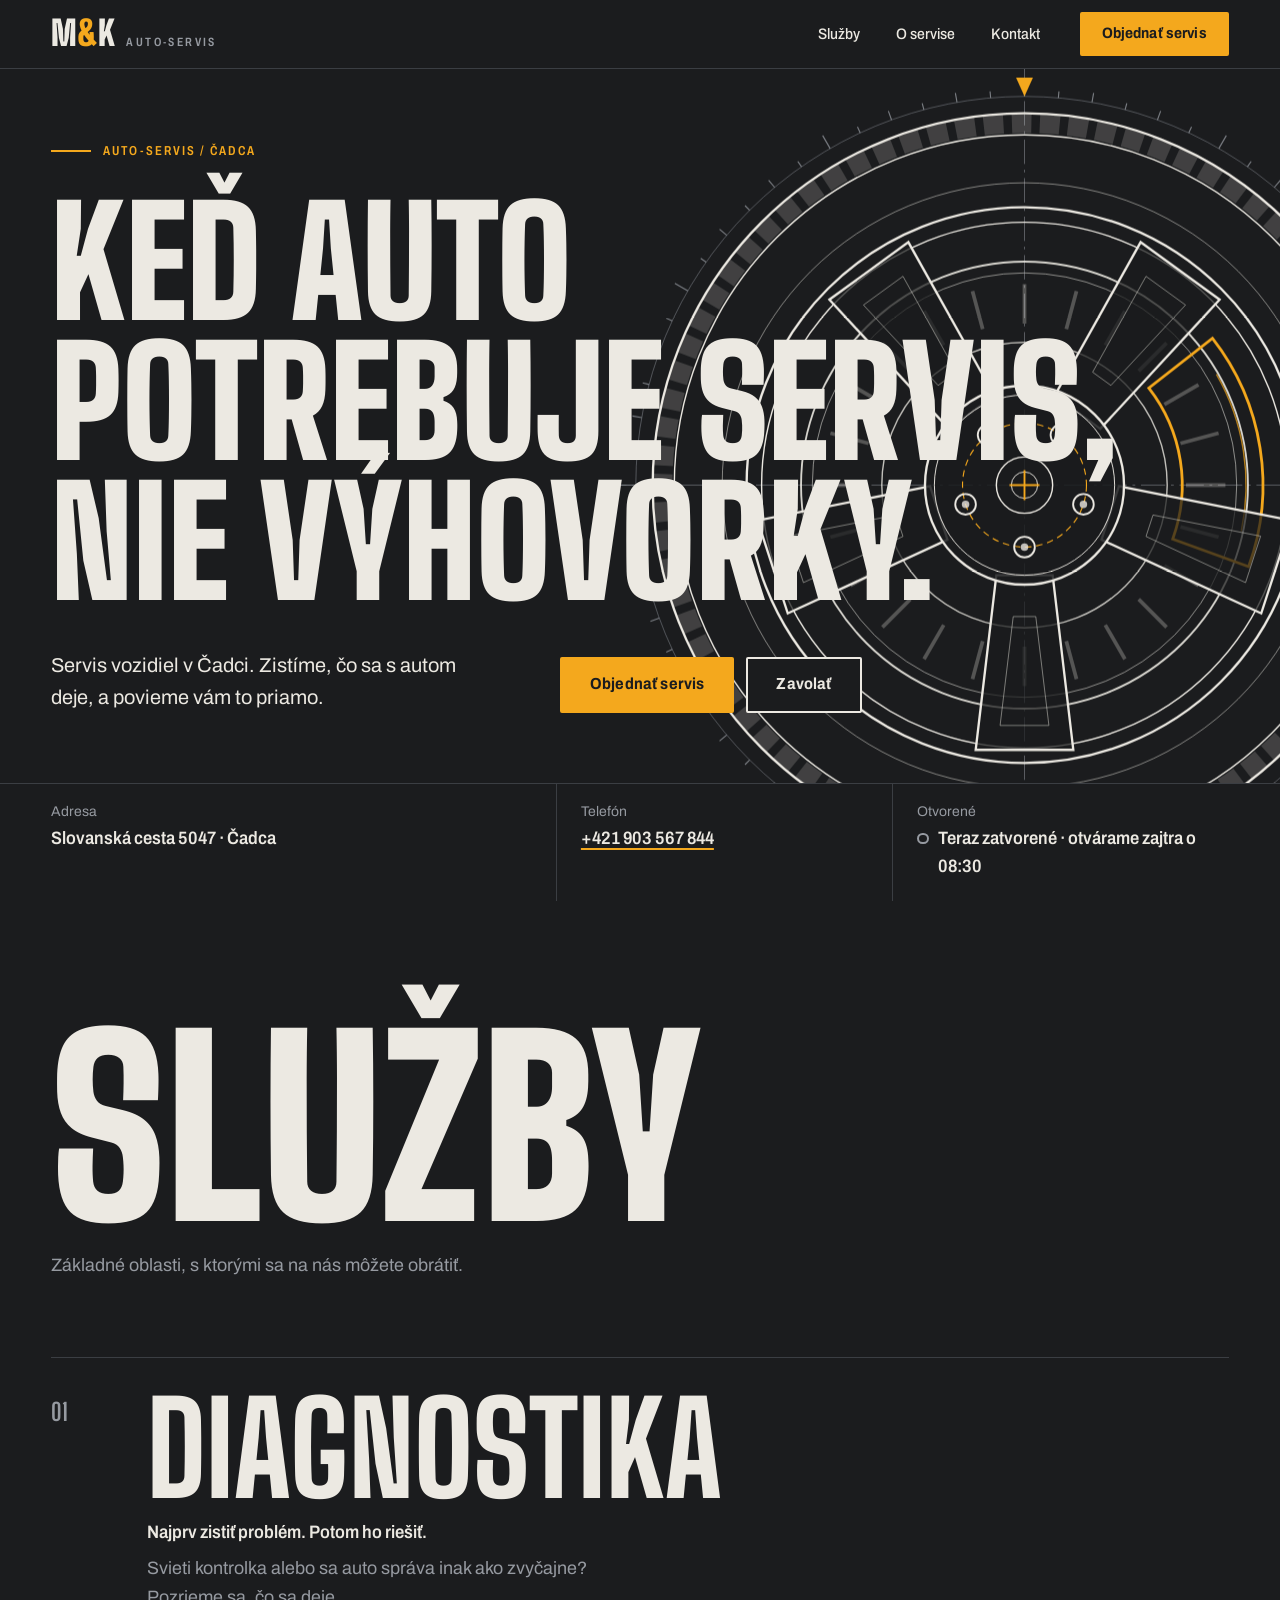
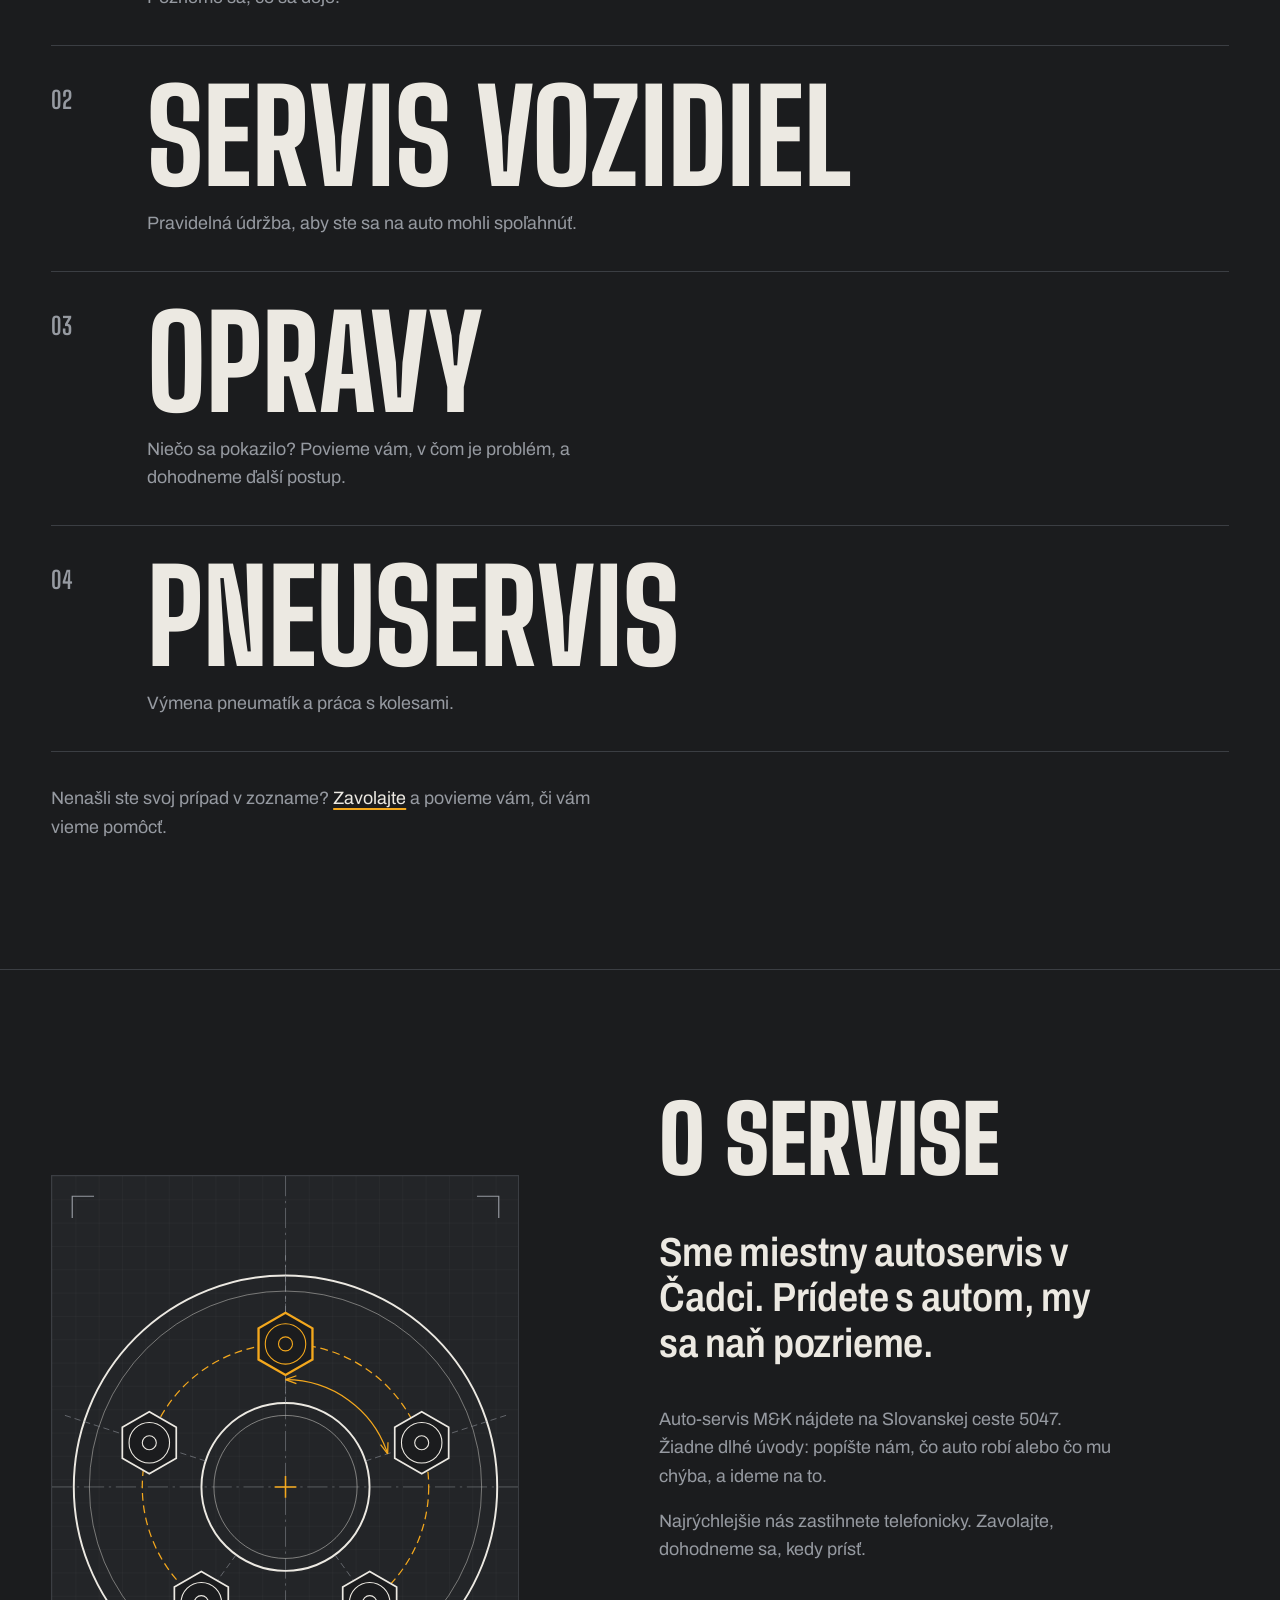
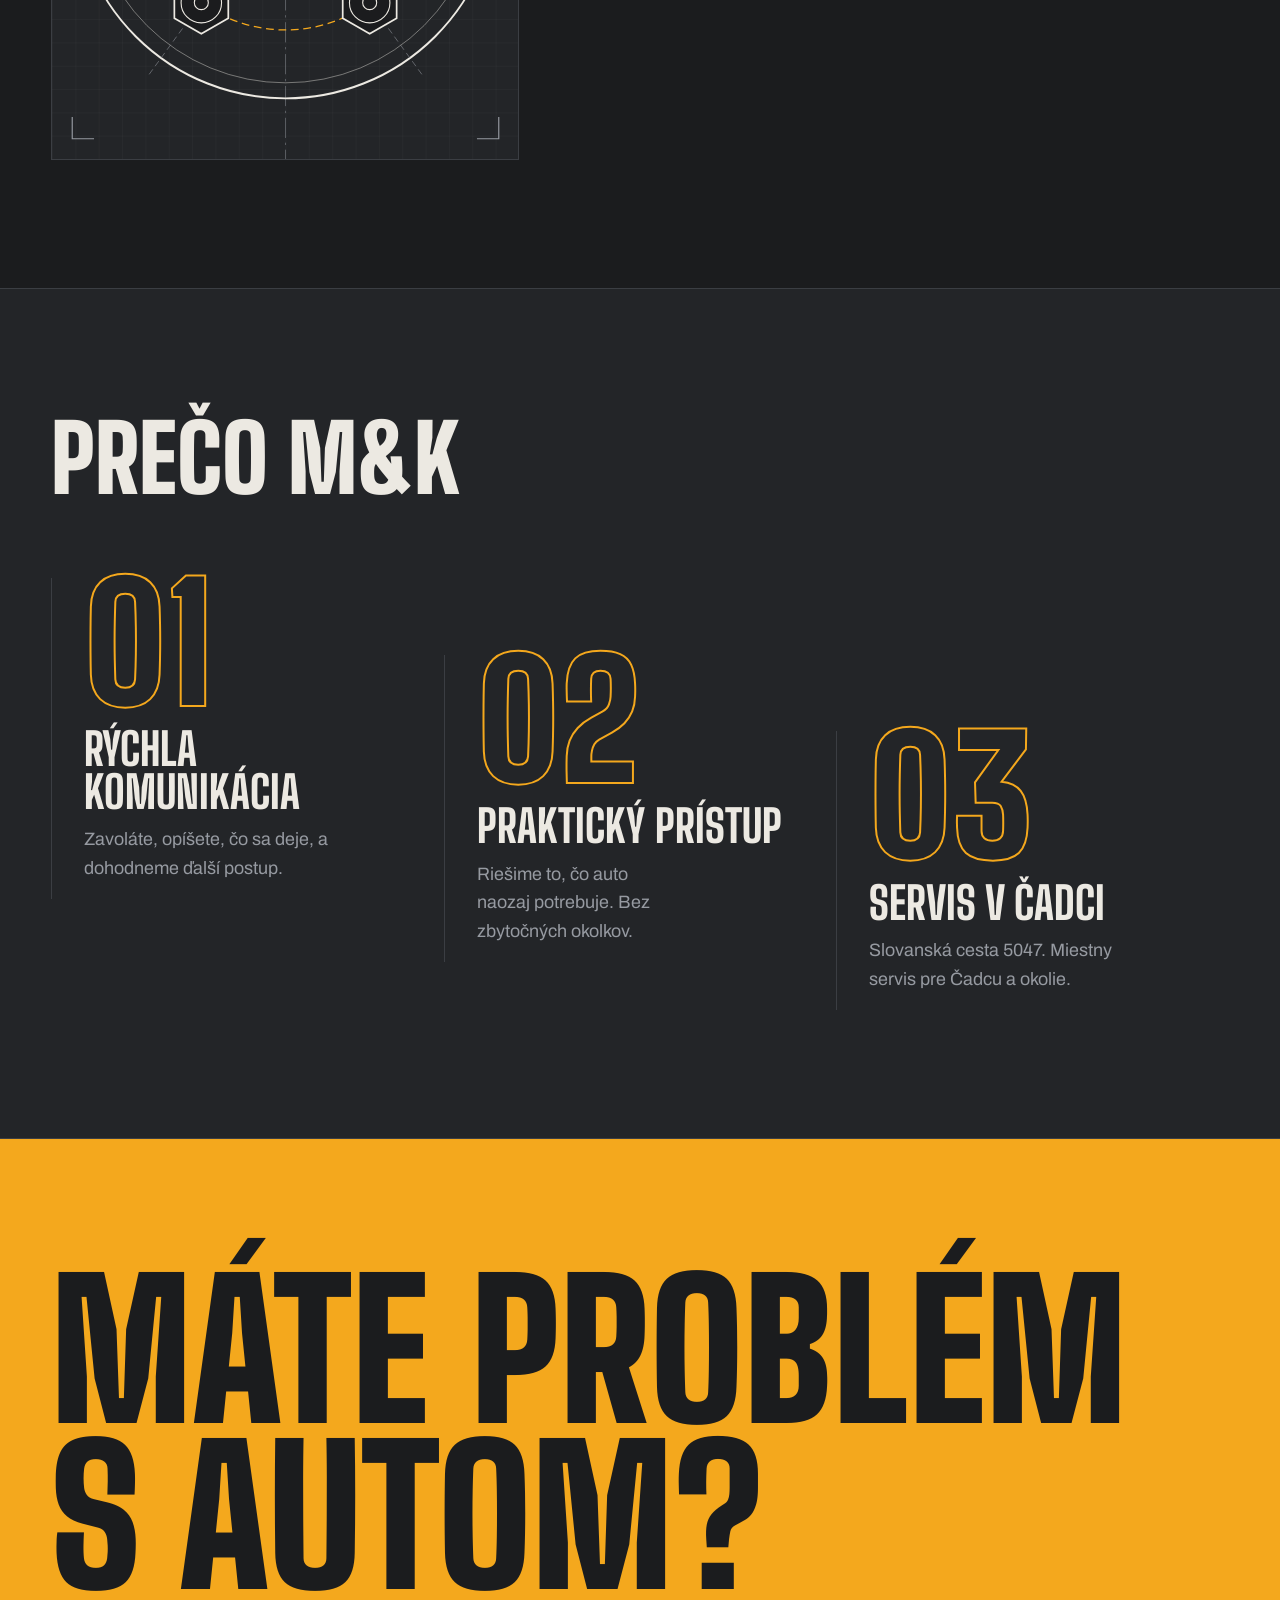
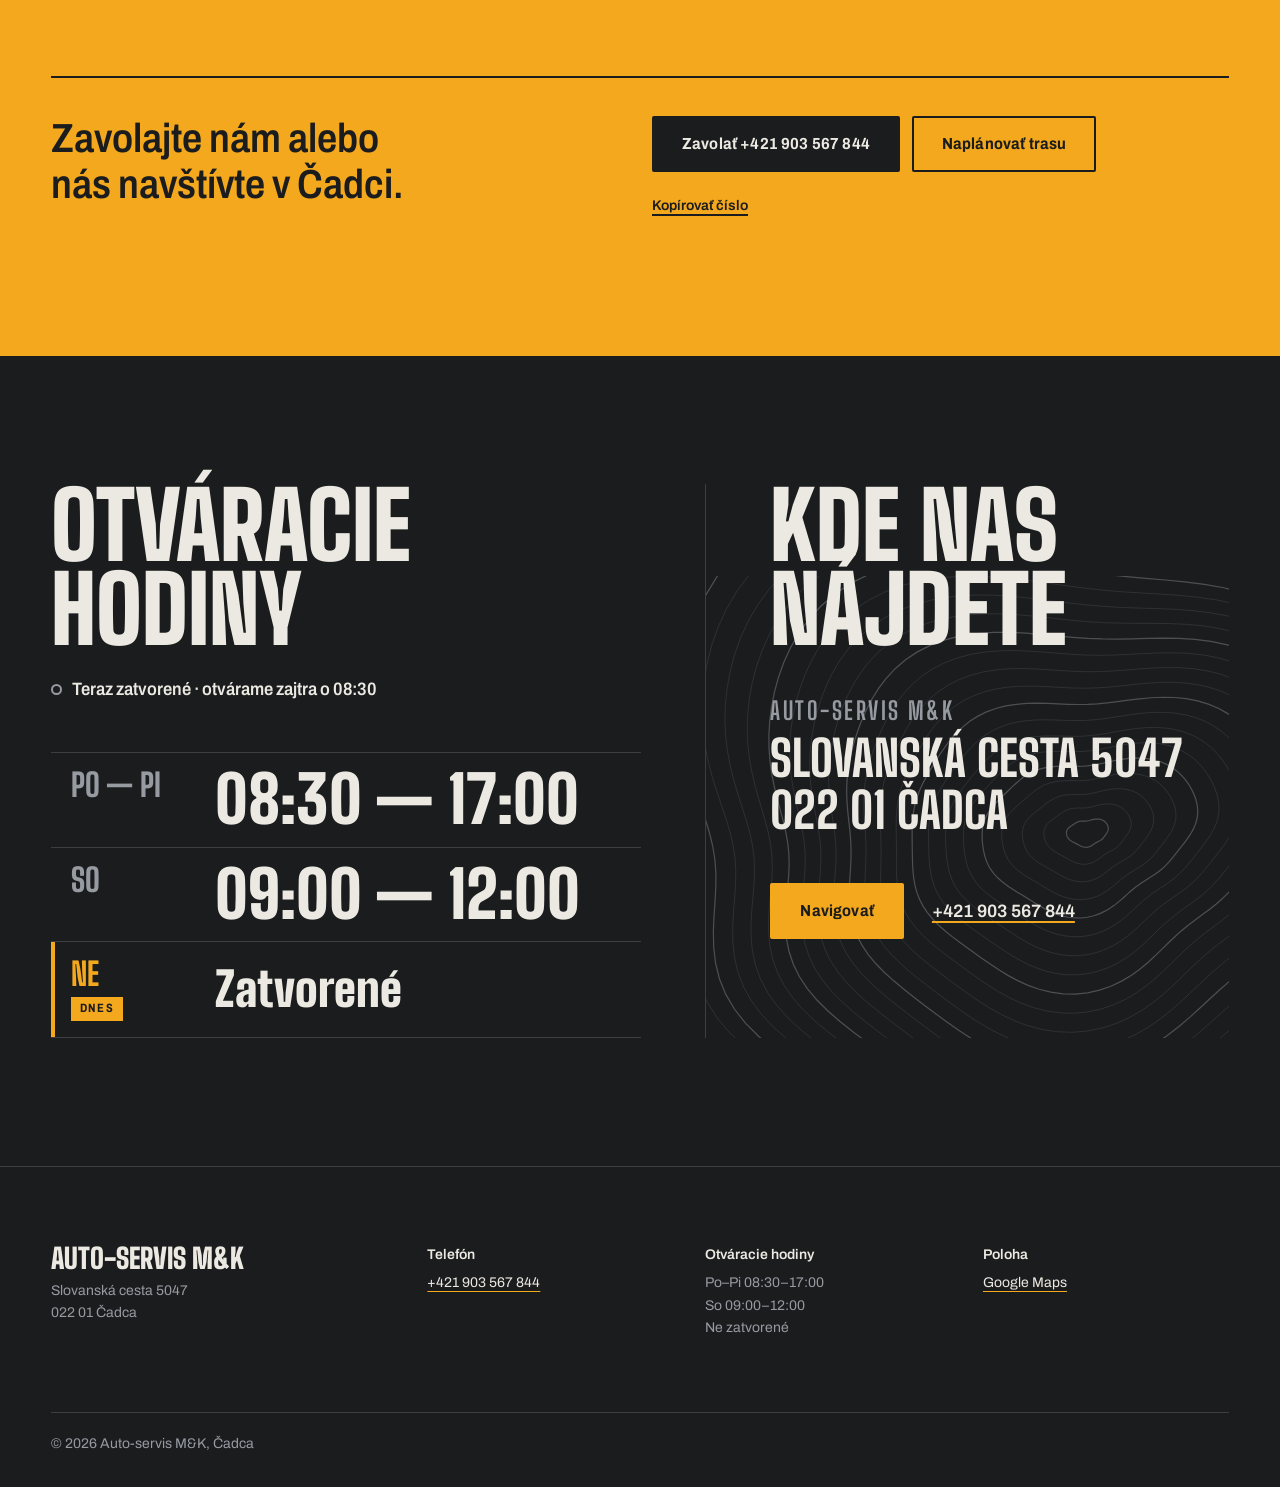
==== index.html @ b2894fe3 "first commit" ====
<!doctype html>
<html lang="sk">
<head>
  <meta charset="utf-8">
  <meta name="viewport" content="width=device-width, initial-scale=1">

  <title>Auto-servis M&amp;K Čadca | Diagnostika, servis, opravy, pneuservis</title>
  <meta name="description" content="Auto-servis M&amp;K na Slovanskej ceste 5047 v Čadci. Diagnostika, servis vozidiel, opravy a pneuservis. Po–Pi 08:30–17:00, So 09:00–12:00. Volajte +421 903 567 844.">
  <meta name="theme-color" content="#1b1c1e">

  <!-- Open Graph
       TODO po nasadení na doménu: pridať <meta property="og:url"> a <meta property="og:image">
       (absolútna URL obrázka, ideálne 1200×630 px). -->
  <meta property="og:type" content="website">
  <meta property="og:locale" content="sk_SK">
  <meta property="og:site_name" content="Auto-servis M&amp;K">
  <meta property="og:title" content="Auto-servis M&amp;K Čadca">
  <meta property="og:description" content="Diagnostika, servis vozidiel, opravy a pneuservis. Slovanská cesta 5047, Čadca. Volajte +421 903 567 844.">

  <link rel="icon" href="assets/favicon.svg" type="image/svg+xml">

  <!-- Písma: Big Shoulders Display (nadpisy) + Archivo (text).
       Pre GDPR-čistejšiu verziu ich stiahnite a hostujte lokálne (pozri README). -->
  <link rel="preconnect" href="https://fonts.googleapis.com">
  <link rel="preconnect" href="https://fonts.gstatic.com" crossorigin>
  <link rel="stylesheet" href="https://fonts.googleapis.com/css2?family=Archivo:wdth,wght@62..125,100..900&family=Big+Shoulders+Display:wght@700;800;900&display=swap">

  <link rel="stylesheet" href="css/tokens.css">
  <link rel="stylesheet" href="css/base.css">
  <link rel="stylesheet" href="css/components.css">
  <link rel="stylesheet" href="css/sections.css">

  <script type="application/ld+json">
  {
    "@context": "https://schema.org",
    "@type": "AutoRepair",
    "name": "Auto-servis M&K",
    "telephone": "+421903567844",
    "address": {
      "@type": "PostalAddress",
      "streetAddress": "Slovanská cesta 5047",
      "postalCode": "022 01",
      "addressLocality": "Čadca",
      "addressCountry": "SK"
    },
    "areaServed": { "@type": "City", "name": "Čadca" },
    "openingHoursSpecification": [
      {
        "@type": "OpeningHoursSpecification",
        "dayOfWeek": ["Monday", "Tuesday", "Wednesday", "Thursday", "Friday"],
        "opens": "08:30",
        "closes": "17:00"
      },
      {
        "@type": "OpeningHoursSpecification",
        "dayOfWeek": "Saturday",
        "opens": "09:00",
        "closes": "12:00"
      }
    ],
    "hasMap": "https://maps.app.goo.gl/1DNMztBxNytkoT8j8"
  }
  </script>
</head>

<body>
  <a class="skip-link" href="#obsah">Preskočiť na obsah</a>

  <!-- ===================== HLAVIČKA ===================== -->
  <header class="site-header" data-header>
    <div class="container site-header__inner">
      <a class="brand" href="#top" aria-label="Auto-servis M&amp;K, späť hore">
        <span class="brand__mark">M<span>&amp;</span>K</span>
        <span class="brand__name">Auto-servis</span>
      </a>

      <button class="nav-toggle" type="button" aria-expanded="false" aria-controls="site-nav" aria-label="Otvoriť menu" data-nav-toggle>
        <span class="nav-toggle__bar"></span>
        <span class="nav-toggle__bar"></span>
        <span class="nav-toggle__bar"></span>
      </button>

      <nav class="site-nav" id="site-nav" aria-label="Hlavná navigácia" data-nav>
        <ul class="site-nav__list">
          <li style="--i:0"><a href="#sluzby" data-nav-link>Služby</a></li>
          <li style="--i:1"><a href="#o-servise" data-nav-link>O servise</a></li>
          <li style="--i:2"><a href="#kontakt" data-nav-link>Kontakt</a></li>
        </ul>
        <a class="btn btn--primary btn--sm site-nav__cta" style="--i:3" href="#kontakt" data-nav-link-cta>Objednať servis</a>
        <p class="site-nav__meta" style="--i:4">
          <a href="tel:+421903567844">+421 903 567 844</a><br>
          Slovanská cesta 5047, Čadca
        </p>
      </nav>
    </div>
  </header>

  <main id="obsah">

    <!-- ===================== HERO ===================== -->
    <section class="hero" id="top" aria-labelledby="hero-title">
      <div class="hero__wheel reveal reveal--fade" style="--i:4">
        <img src="assets/wheel.svg" width="900" height="900" alt="Technický výkres kolesa s brzdovým kotúčom" fetchpriority="high">
      </div>

      <div class="container hero__inner">
        <p class="tag reveal" style="--i:0">Auto-servis / Čadca</p>

        <h1 class="hero__title" id="hero-title">
          <span class="line reveal" style="--i:1">Keď auto</span>
          <span class="line reveal" style="--i:2">potrebuje servis,</span>
          <span class="line reveal" style="--i:3">nie výhovorky.</span>
        </h1>

        <div class="hero__lower">
          <p class="hero__lede reveal" style="--i:5">
            Servis vozidiel v Čadci. Zistíme, čo sa s autom deje, a povieme vám to priamo.
          </p>
          <div class="hero__actions reveal" style="--i:6">
            <a class="btn btn--primary" href="#kontakt">Objednať servis</a>
            <a class="btn btn--ghost" href="tel:+421903567844">Zavolať</a>
          </div>
        </div>
      </div>

      <div class="hero__facts reveal" style="--i:7">
        <dl class="container hero__facts-grid">
          <div>
            <dt>Adresa</dt>
            <dd>Slovanská cesta 5047 · Čadca</dd>
          </div>
          <div>
            <dt>Telefón</dt>
            <dd><a href="tel:+421903567844">+421 903 567 844</a></dd>
          </div>
          <div>
            <dt>Otvorené</dt>
            <dd class="status" data-hours-status data-state="unknown">
              <span class="status__dot" aria-hidden="true"></span>
              <span data-hours-text>Po–Pi 08:30–17:00</span>
            </dd>
          </div>
        </dl>
      </div>
    </section>

    <!-- ===================== SLUŽBY ===================== -->
    <section class="section services" id="sluzby" aria-labelledby="services-title">
      <div class="container">
        <div class="services__head">
          <h2 class="services__title" id="services-title">Služby</h2>
          <p class="services__intro">Základné oblasti, s ktorými sa na nás môžete obrátiť.</p>
        </div>

        <ol class="service-list">
          <li class="service" style="--body-w: 20rem">
            <span class="service__no" aria-hidden="true">01</span>
            <h3 class="service__name">Diagnostika</h3>
            <div class="service__body">
              <p class="service__lead">Najprv zistiť problém. Potom ho riešiť.</p>
              <p>Svieti kontrolka alebo sa auto správa inak ako zvyčajne? Pozrieme sa, čo sa deje.</p>
            </div>
          </li>

          <li class="service" style="--body-w: 24rem">
            <span class="service__no" aria-hidden="true">02</span>
            <h3 class="service__name">Servis vozidiel</h3>
            <div class="service__body">
              <p>Pravidelná údržba, aby ste sa na auto mohli spoľahnúť.</p>
            </div>
          </li>

          <li class="service" style="--body-w: 18rem">
            <span class="service__no" aria-hidden="true">03</span>
            <h3 class="service__name">Opravy</h3>
            <div class="service__body">
              <p>Niečo sa pokazilo? Povieme vám, v čom je problém, a dohodneme ďalší postup.</p>
            </div>
          </li>

          <li class="service" style="--body-w: 22rem">
            <span class="service__no" aria-hidden="true">04</span>
            <h3 class="service__name">Pneuservis</h3>
            <div class="service__body">
              <p>Výmena pneumatík a práca s kolesami.</p>
            </div>
          </li>
        </ol>

        <p class="services__note">
          Nenašli ste svoj prípad v zozname? <a class="link" href="tel:+421903567844">Zavolajte</a> a povieme vám, či vám vieme pomôcť.
        </p>
      </div>
    </section>

    <!-- ===================== O SERVISE ===================== -->
    <section class="section about" id="o-servise" aria-labelledby="about-title">
      <div class="container about__grid">
        <figure class="about__media">
          <img src="assets/hub-detail.svg" width="600" height="750" loading="lazy" alt="Technický detail kolesovej príruby s piatimi skrutkami">
        </figure>

        <div class="about__content">
          <h2 class="h-section" id="about-title">O servise</h2>
          <p class="about__lead">Sme miestny autoservis v Čadci. Prídete s autom, my sa naň pozrieme.</p>
          <div class="about__text">
            <p>Auto-servis M&amp;K nájdete na Slovanskej ceste 5047. Žiadne dlhé úvody: popíšte nám, čo auto robí alebo čo mu chýba, a ideme na to.</p>
            <p>Najrýchlejšie nás zastihnete telefonicky. Zavolajte, dohodneme sa, kedy prísť.</p>
          </div>
        </div>
      </div>
    </section>

    <!-- ===================== PREČO M&K ===================== -->
    <section class="section why" id="preco" aria-labelledby="why-title">
      <div class="container">
        <h2 class="h-section why__title" id="why-title">Prečo M&amp;K</h2>

        <ol class="why__list">
          <li class="why__item">
            <span class="why__no" aria-hidden="true">01</span>
            <h3>Rýchla komunikácia</h3>
            <p>Zavoláte, opíšete, čo sa deje, a dohodneme ďalší postup.</p>
          </li>
          <li class="why__item">
            <span class="why__no" aria-hidden="true">02</span>
            <h3>Praktický prístup</h3>
            <p>Riešime to, čo auto naozaj potrebuje. Bez zbytočných okolkov.</p>
          </li>
          <li class="why__item">
            <span class="why__no" aria-hidden="true">03</span>
            <h3>Servis v Čadci</h3>
            <p>Slovanská cesta 5047. Miestny servis pre Čadcu a okolie.</p>
          </li>
        </ol>
      </div>
    </section>

    <!-- ===================== KONTAKT / CTA ===================== -->
    <section class="section cta" id="kontakt" aria-labelledby="cta-title">
      <div class="container">
        <h2 class="cta__title" id="cta-title">
          <span>Máte problém</span>
          <span>s autom?</span>
        </h2>

        <div class="cta__row">
          <p class="cta__copy">Zavolajte nám alebo nás navštívte v Čadci.</p>

          <div class="cta__actions">
            <a class="btn btn--dark" href="tel:+421903567844">Zavolať +421 903 567 844</a>
            <a class="btn btn--outline-dark" href="https://maps.app.goo.gl/1DNMztBxNytkoT8j8" target="_blank" rel="noopener">
              Naplánovať trasu<span class="sr-only"> (otvorí Google Maps v novom okne)</span>
            </a>
            <p class="cta__copy-number">
              <button class="linkbtn" type="button" data-copy="+421 903 567 844" hidden>Kopírovať číslo</button>
              <span class="cta__copy-msg" role="status" aria-live="polite" data-copy-msg></span>
            </p>
          </div>
        </div>
      </div>
    </section>

    <!-- ===================== HODINY + LOKALITA ===================== -->
    <section class="section visit" id="navsteva" aria-label="Otváracie hodiny a poloha">
      <div class="container visit__grid">

        <div class="hours" aria-labelledby="hours-title">
          <h2 class="h-section" id="hours-title">Otváracie hodiny</h2>

          <p class="status hours__status" data-hours-status data-state="unknown">
            <span class="status__dot" aria-hidden="true"></span>
            <span data-hours-text>Po–Pi 08:30–17:00, So 09:00–12:00</span>
          </p>

          <ul class="hours__list">
            <li class="hours__row" data-days="1,2,3,4,5">
              <span class="hours__day"><span aria-hidden="true">Po — Pi</span><span class="sr-only">Pondelok až piatok</span></span>
              <span class="hours__time"><time datetime="08:30">08:30</time> — <time datetime="17:00">17:00</time></span>
              <span class="hours__now" hidden>Dnes</span>
            </li>
            <li class="hours__row" data-days="6">
              <span class="hours__day"><span aria-hidden="true">So</span><span class="sr-only">Sobota</span></span>
              <span class="hours__time"><time datetime="09:00">09:00</time> — <time datetime="12:00">12:00</time></span>
              <span class="hours__now" hidden>Dnes</span>
            </li>
            <li class="hours__row hours__row--closed" data-days="0">
              <span class="hours__day"><span aria-hidden="true">Ne</span><span class="sr-only">Nedeľa</span></span>
              <span class="hours__time">Zatvorené</span>
              <span class="hours__now" hidden>Dnes</span>
            </li>
          </ul>
        </div>

        <div class="location" aria-labelledby="location-title">
          <img class="location__contours" src="assets/contours.svg" width="900" height="700" alt="" loading="lazy">

          <div class="location__content">
            <h2 class="h-section" id="location-title">Kde nás nájdete</h2>
            <address class="location__address">
              <strong>Auto-servis M&amp;K</strong>
              <span>Slovanská cesta 5047</span>
              <span>022 01 Čadca</span>
            </address>

            <div class="location__actions">
              <a class="btn btn--primary" href="https://maps.app.goo.gl/1DNMztBxNytkoT8j8" target="_blank" rel="noopener">
                Navigovať<span class="sr-only"> (otvorí Google Maps v novom okne)</span>
              </a>
              <a class="link" href="tel:+421903567844">+421 903 567 844</a>
            </div>
          </div>
        </div>

      </div>
    </section>
  </main>

  <!-- ===================== PÄTA ===================== -->
  <footer class="site-footer">
    <div class="container">
      <div class="site-footer__grid">
        <div>
          <p class="site-footer__name">Auto-servis M&amp;K</p>
          <address>
            Slovanská cesta 5047<br>
            022 01 Čadca
          </address>
        </div>
        <div>
          <p class="site-footer__label">Telefón</p>
          <p><a href="tel:+421903567844">+421 903 567 844</a></p>
        </div>
        <div>
          <p class="site-footer__label">Otváracie hodiny</p>
          <p>Po–Pi 08:30–17:00<br>So 09:00–12:00<br>Ne zatvorené</p>
        </div>
        <div>
          <p class="site-footer__label">Poloha</p>
          <p><a href="https://maps.app.goo.gl/1DNMztBxNytkoT8j8" target="_blank" rel="noopener">Google Maps<span class="sr-only"> (nové okno)</span></a></p>
        </div>
      </div>
      <p class="site-footer__legal">© <span data-year>2026</span> Auto-servis M&amp;K, Čadca</p>
    </div>
  </footer>

  <script src="js/main.js" defer></script>
</body>
</html>
---- css/tokens.css ----
/* ==========================================================================
   TOKENS — jediné miesto, kde sa mení farba, písmo a rozostupy
   ========================================================================== */
:root {
  /* Farby */
  --c-asphalt: #1b1c1e;   /* pozadie */
  --c-bay:     #232528;   /* zvýšená plocha */
  --c-rule:    #3b3e43;   /* tenké čiary */
  --c-steel:   #969aa1;   /* sekundárny text (kontrast ≥ 5:1 na asfalte) */
  --c-chalk:   #ece9e2;   /* hlavný text */
  --c-amber:   #f4a81d;   /* akcent: CTA, štítky, číslice, hover */
  --c-amber-hot: #ffc24d;

  /* Písma */
  --font-display: "Big Shoulders Display", Impact, Haettenschweiler, "Arial Narrow Bold", sans-serif;
  --font-body:    "Archivo", system-ui, -apple-system, "Segoe UI", sans-serif;

  /* Veľkosti textu */
  --fs-body:  clamp(1rem, 0.96rem + 0.2vw, 1.125rem);
  --fs-small: 0.875rem;
  --fs-lead:  clamp(1.55rem, 1.1rem + 1.8vw, 2.6rem);

  /* Rozloženie */
  --gutter:   clamp(1.25rem, 4vw, 4rem);
  --max:      90rem;
  --header-h: 4.25rem;
  --section-y: clamp(4.5rem, 10vw, 9rem);

  /* Pohyb */
  --ease-out: cubic-bezier(0.2, 0.7, 0.1, 1);

  /* Farba focus prstenca (v amber sekcii sa prepíše) */
  --focus: var(--c-amber);
}
---- css/base.css ----
/* ==========================================================================
   BASE — reset, typografia, utility
   ========================================================================== */
*, *::before, *::after { box-sizing: border-box; }

html {
  -webkit-text-size-adjust: 100%;
  scroll-padding-top: calc(var(--header-h) + 1rem);
}
@media (prefers-reduced-motion: no-preference) {
  html { scroll-behavior: smooth; }
}
html.menu-lock { overflow: hidden; }

body {
  margin: 0;
  min-height: 100vh;
  background: var(--c-asphalt);
  color: var(--c-chalk);
  font-family: var(--font-body);
  font-size: var(--fs-body);
  line-height: 1.6;
  overflow-x: clip;
  -webkit-font-smoothing: antialiased;
}

h1, h2, h3, h4, p, ul, ol, dl, dd, figure, address { margin: 0; }
ul, ol { padding: 0; list-style: none; }
address { font-style: normal; }
img, svg { display: block; max-width: 100%; height: auto; }
button { font: inherit; color: inherit; }

h1, h2, h3 {
  font-family: var(--font-display);
  font-weight: 800;
  text-transform: uppercase;
  line-height: 0.95;
  letter-spacing: 0;
  text-wrap: balance;
}

p { max-width: 62ch; text-wrap: pretty; }

a { color: inherit; text-decoration-thickness: 1px; text-underline-offset: 0.2em; }

::selection { background: var(--c-amber); color: var(--c-asphalt); }

/* ---- Focus ---- */
:focus-visible {
  outline: 3px solid var(--focus);
  outline-offset: 3px;
}

/* ---- Rozloženie ---- */
.container {
  width: min(100% - 2 * var(--gutter), var(--max));
  margin-inline: auto;
}
.section { padding-block: var(--section-y); }

/* ---- Utility ---- */
.sr-only {
  position: absolute; width: 1px; height: 1px; margin: -1px; padding: 0;
  overflow: hidden; clip: rect(0 0 0 0); white-space: nowrap; border: 0;
}
.skip-link {
  position: fixed; z-index: 100; left: 1rem; top: 1rem;
  padding: 0.75rem 1.25rem;
  background: var(--c-amber); color: var(--c-asphalt);
  font-weight: 700; text-decoration: none;
  opacity: 0; pointer-events: none; transform: translateY(-200%);
}
.skip-link:focus { opacity: 1; pointer-events: auto; transform: none; }

/* Malý technický štítok (používa sa málo — len tam, kde nesie informáciu) */
.tag {
  display: inline-flex; align-items: center; gap: 0.75rem;
  font-size: 0.8125rem; font-weight: 600; font-stretch: 75%;
  letter-spacing: 0.16em; text-transform: uppercase;
  color: var(--c-amber);
}
.tag::before { content: ""; width: 2.5rem; height: 2px; background: currentColor; }

/* Nadpis sekcie */
.h-section {
  font-size: clamp(2.75rem, 1rem + 6vw, 6.5rem);
  font-weight: 900;
  line-height: 0.9;
}

.link {
  color: var(--c-chalk);
  text-decoration-color: var(--c-amber);
  text-decoration-thickness: 2px;
  text-underline-offset: 0.25em;
  transition: color 0.2s;
}
.link:hover { color: var(--c-amber); }

/* ---- Vstupná animácia (jedna, len hero) ---- */
@keyframes rise {
  from { opacity: 0; transform: translateY(1.5rem); }
  to   { opacity: 1; transform: none; }
}
@keyframes fade {
  from { opacity: 0; }
  to   { opacity: 1; }
}
.reveal {
  animation: rise 0.9s var(--ease-out) both;
  animation-delay: calc(var(--i, 0) * 90ms + 80ms);
}
.reveal--fade { animation-name: fade; animation-duration: 1.4s; }

@media (prefers-reduced-motion: reduce) {
  *, *::before, *::after {
    animation-duration: 0.01ms !important;
    animation-delay: 0ms !important;
    transition-duration: 0.01ms !important;
    transition-delay: 0ms !important;
  }
}
---- css/components.css ----
/* ==========================================================================
   COMPONENTS — tlačidlá, hlavička, navigácia, stavový indikátor, pätka
   ========================================================================== */

/* ---------- Tlačidlá ---------- */
.btn {
  --btn-bg: var(--c-amber);
  --btn-fg: var(--c-asphalt);
  --btn-border: var(--c-amber);
  --btn-fill: var(--c-chalk);       /* farba, ktorá vyjazdí pri hoveri */
  --btn-fill-fg: var(--c-asphalt);

  position: relative; isolation: isolate; overflow: hidden;
  display: inline-flex; align-items: center; justify-content: center;
  min-height: 3.5rem; padding: 0.9rem 1.75rem;
  border: 2px solid var(--btn-border); border-radius: 2px;
  background: var(--btn-bg); color: var(--btn-fg);
  font-family: var(--font-body); font-size: 1rem; font-weight: 700; font-stretch: 90%;
  line-height: 1.15; letter-spacing: 0.01em; text-align: center; text-decoration: none;
  cursor: pointer;
  transition: color 0.3s var(--ease-out), border-color 0.3s var(--ease-out), transform 0.15s;
}
.btn::before {
  content: ""; position: absolute; inset: 0; z-index: -1;
  background: var(--btn-fill);
  transform: translateY(101%);
  transition: transform 0.4s var(--ease-out);
}
.btn:hover, .btn:focus-visible { color: var(--btn-fill-fg); border-color: var(--btn-fill); }
.btn:hover::before, .btn:focus-visible::before { transform: none; }
.btn:active { transform: translateY(1px); }

.btn--sm { min-height: 2.75rem; padding: 0.55rem 1.25rem; font-size: 0.9375rem; }

.btn--ghost {
  --btn-bg: var(--c-asphalt); --btn-fg: var(--c-chalk); --btn-border: var(--c-chalk);
}

/* varianty pre amber sekciu */
.btn--dark {
  --btn-bg: var(--c-asphalt); --btn-fg: var(--c-chalk); --btn-border: var(--c-asphalt);
  --btn-fill: var(--c-chalk); --btn-fill-fg: var(--c-asphalt);
}
.btn--outline-dark {
  --btn-bg: transparent; --btn-fg: var(--c-asphalt); --btn-border: var(--c-asphalt);
  --btn-fill: var(--c-asphalt); --btn-fill-fg: var(--c-chalk);
}

.linkbtn {
  padding: 0.5rem 0; border: 0; background: none; cursor: pointer;
  font-size: var(--fs-small); font-weight: 600;
  text-decoration: underline; text-underline-offset: 0.25em; text-decoration-thickness: 2px;
}

/* ---------- Hlavička ---------- */
.site-header {
  position: sticky; top: 0; z-index: 50;
  background: var(--c-asphalt);
  border-bottom: 1px solid var(--c-rule);
}
.site-header__inner {
  position: relative;
  display: flex; align-items: center; justify-content: space-between; gap: 2rem;
  height: var(--header-h);
}

.brand {
  position: relative; z-index: 2;
  display: inline-flex; align-items: baseline; gap: 0.7rem;
  text-decoration: none;
}
.brand__mark {
  font-family: var(--font-display); font-size: 2.15rem; font-weight: 900; line-height: 1;
}
.brand__mark span { color: var(--c-amber); }
.brand__name {
  font-size: 0.75rem; font-weight: 600; font-stretch: 75%;
  letter-spacing: 0.2em; text-transform: uppercase; color: var(--c-steel);
}

.site-nav { display: flex; align-items: center; gap: 2.5rem; }
.site-nav__list { display: flex; gap: 2.25rem; }
.site-nav__list a {
  position: relative; display: inline-block; padding: 0.5rem 0;
  font-size: 0.95rem; font-weight: 500; font-stretch: 90%; text-decoration: none;
}
.site-nav__list a::after {
  content: ""; position: absolute; left: 0; right: 0; bottom: 0.15rem; height: 2px;
  background: var(--c-amber);
  transform: scaleX(0); transform-origin: left;
  transition: transform 0.35s var(--ease-out);
}
.site-nav__list a:hover::after,
.site-nav__list a[aria-current="true"]::after { transform: scaleX(1); }
.site-nav__meta { display: none; }

/* Hamburger */
.nav-toggle {
  display: none; position: relative; z-index: 2;
  width: 3rem; height: 3rem; padding: 0;
  border: 1px solid var(--c-rule); border-radius: 2px; background: none; cursor: pointer;
}
.nav-toggle__bar {
  position: absolute; left: 0.85rem; right: 0.85rem; height: 2px; background: var(--c-chalk);
  transition: transform 0.4s var(--ease-out), opacity 0.2s;
}
.nav-toggle__bar:nth-child(1) { top: 1.05rem; }
.nav-toggle__bar:nth-child(2) { top: 1.45rem; }
.nav-toggle__bar:nth-child(3) { top: 1.85rem; }
.nav-toggle[aria-expanded="true"] .nav-toggle__bar:nth-child(1) { transform: translateY(0.4rem) rotate(45deg); }
.nav-toggle[aria-expanded="true"] .nav-toggle__bar:nth-child(2) { opacity: 0; transform: scaleX(0); }
.nav-toggle[aria-expanded="true"] .nav-toggle__bar:nth-child(3) { transform: translateY(-0.4rem) rotate(-45deg); }

/* Mobil / tablet: celoobrazovkové menu */
@media (max-width: 60em) {
  .nav-toggle { display: block; }

  .site-nav {
    position: fixed; inset: 0; z-index: 1;
    flex-direction: column; align-items: stretch; justify-content: flex-start; gap: 0;
    padding: calc(var(--header-h) + 2rem) var(--gutter) 2rem;
    background: var(--c-asphalt);
    overflow-y: auto;
    visibility: hidden;
    clip-path: inset(0 0 100% 0);
    transition: clip-path 0.55s var(--ease-out), visibility 0s linear 0.55s;
  }
  .site-header.is-menu-open .site-nav {
    visibility: visible;
    clip-path: inset(0);
    transition: clip-path 0.55s var(--ease-out), visibility 0s;
  }

  .site-nav__list { flex-direction: column; gap: 0; border-top: 1px solid var(--c-rule); }
  .site-nav__list li { border-bottom: 1px solid var(--c-rule); }
  .site-nav__list a {
    display: block; padding: 0.35rem 0;
    font-family: var(--font-display); font-weight: 900; font-stretch: 100%;
    font-size: clamp(3.5rem, 18vw, 6rem); line-height: 1.02; text-transform: uppercase;
  }
  .site-nav__list a::after { display: none; }
  .site-nav__list a[aria-current="true"] { color: var(--c-amber); }

  .site-nav__cta { margin-top: 2rem; min-height: 3.5rem; font-size: 1rem; }
  .site-nav__meta {
    display: block; margin-top: auto; padding-top: 2.5rem;
    font-size: var(--fs-small); color: var(--c-steel); line-height: 1.7;
  }
  .site-nav__meta a { color: var(--c-chalk); font-size: 1.125rem; font-weight: 600; }

  /* postupný vstup položiek menu */
  .site-nav__list a,
  .site-nav__cta,
  .site-nav__meta {
    opacity: 0; transform: translateY(1.25rem);
    transition: opacity 0.35s, transform 0.5s var(--ease-out), color 0.2s;
  }
  .site-header.is-menu-open .site-nav__list a,
  .site-header.is-menu-open .site-nav__cta,
  .site-header.is-menu-open .site-nav__meta {
    opacity: 1; transform: none;
    transition-delay: calc(var(--i, 0) * 70ms + 200ms);
  }
}

/* ---------- Stavový indikátor (otvorené / zatvorené) ---------- */
.status { display: inline-flex; align-items: flex-start; gap: 0.6rem; }
.status__dot {
  flex: none; width: 0.7rem; height: 0.7rem; margin-top: 0.5em; border-radius: 50%;
  border: 2px solid var(--c-steel);
}
.status[data-state="open"] .status__dot {
  background: var(--c-amber); border-color: var(--c-amber);
  box-shadow: 0 0 0 4px rgba(244, 168, 29, 0.22);
}

/* ---------- Pätka ---------- */
.site-footer {
  padding-block: clamp(3rem, 6vw, 5rem) 2rem;
  border-top: 1px solid var(--c-rule);
  font-size: var(--fs-small); color: var(--c-steel);
}
.site-footer__grid {
  display: grid; gap: 2.5rem 2rem;
  grid-template-columns: 1.4fr 1fr 1fr 1fr;
}
.site-footer__name {
  margin-bottom: 0.5rem;
  font-family: var(--font-display); font-size: 1.75rem; font-weight: 900;
  line-height: 1; text-transform: uppercase; color: var(--c-chalk);
}
.site-footer__label { margin-bottom: 0.4rem; color: var(--c-chalk); font-weight: 600; }
.site-footer a { color: var(--c-chalk); text-decoration-color: var(--c-amber); text-underline-offset: 0.25em; }
.site-footer a:hover { color: var(--c-amber); }
.site-footer__legal { margin-top: clamp(2.5rem, 6vw, 4.5rem); padding-top: 1.25rem; border-top: 1px solid var(--c-rule); max-width: none; }

@media (max-width: 48em) {
  .site-footer__grid { grid-template-columns: 1fr 1fr; }
  .site-footer__grid > :first-child { grid-column: 1 / -1; }
}
---- css/sections.css ----
/* ==========================================================================
   SECTIONS — hero, služby, o servise, prečo M&K, kontakt, hodiny + poloha
   ========================================================================== */

/* ==========================================================================
   HERO
   ========================================================================== */
.hero {
  position: relative;
  display: flex; flex-direction: column; justify-content: space-between;
  min-height: calc(100vh - var(--header-h));
  min-height: calc(100svh - var(--header-h));
  padding-top: clamp(2rem, 7vh, 5rem);
  overflow: hidden;
  overflow: clip;
}

/* Výkres kolesa: zasahuje mimo obrazovku, pri skrolovaní sa mierne točí (js/main.js) */
.hero__wheel {
  position: absolute; z-index: 0;
  top: 50%; right: calc(-1 * clamp(4rem, 13vw, 15rem));
  width: min(66vw, 118vh, 62rem);
  aspect-ratio: 1;
  translate: 0 -50%;
  pointer-events: none;
}
.hero__wheel img {
  width: 100%; height: 100%;
  transform: rotate(var(--spin, 0deg));
  will-change: transform;
}

.hero__inner { position: relative; z-index: 1; }

.hero__title {
  margin-block: clamp(1rem, 3.5vh, 2.25rem) clamp(1.5rem, 4vh, 3rem);
  font-size: clamp(2.9rem, 0.6rem + 11vw, 11rem);
  font-weight: 900;
  line-height: 0.93;
  text-wrap: wrap;
}
.hero__title .line { display: block; }

.hero__lower {
  display: grid; align-items: end; justify-content: start;
  grid-template-columns: minmax(0, 27rem) auto;
  gap: 1.75rem clamp(2rem, 6vw, 6rem);
}
.hero__lede { font-size: clamp(1.05rem, 1rem + 0.35vw, 1.25rem); color: var(--c-chalk); }
.hero__actions { display: flex; flex-wrap: wrap; gap: 0.75rem; }

/* Pás s faktami na spodku hero */
.hero__facts {
  position: relative; z-index: 1;
  margin-top: clamp(2.5rem, 7vh, 5rem);
  border-top: 1px solid var(--c-rule);
  background: var(--c-asphalt);
}
.hero__facts-grid {
  display: grid; grid-template-columns: 1.5fr 1fr 1fr;
}
.hero__facts-grid > div { padding: 1.1rem 1.5rem 1.25rem 0; }
.hero__facts-grid > div + div { padding-left: 1.5rem; border-left: 1px solid var(--c-rule); }
.hero__facts dt { font-size: var(--fs-small); color: var(--c-steel); }
.hero__facts dd { font-weight: 600; font-stretch: 90%; }
.hero__facts a { text-decoration-color: var(--c-amber); text-decoration-thickness: 2px; text-underline-offset: 0.25em; }
.hero__facts a:hover { color: var(--c-amber); }

@media (max-width: 64em) {
  .hero__wheel { opacity: 0.55; }
}
@media (max-width: 48em) {
  .hero { padding-top: 1.75rem; }
  .hero__wheel {
    top: auto; bottom: 5rem; translate: none;
    width: 150vw; right: -75vw; opacity: 0.4;
  }
  .hero__lower { grid-template-columns: 1fr; }
  .hero__actions .btn { flex: 1 1 auto; padding-inline: 1.25rem; }
  .hero__facts-grid { grid-template-columns: 1fr; }
  .hero__facts-grid > div,
  .hero__facts-grid > div + div { padding: 0.9rem 0; border-left: 0; }
  .hero__facts-grid > div + div { border-top: 1px solid var(--c-rule); }
}

/* ==========================================================================
   SLUŽBY
   ========================================================================== */
.services__head {
  display: grid; grid-template-columns: repeat(12, 1fr); gap: 1.5rem;
  align-items: end;
  margin-bottom: clamp(2.5rem, 6vw, 5rem);
}
.services__title {
  grid-column: 1 / 10;
  font-size: clamp(4.25rem, 1.5rem + 17vw, 17rem);
  font-weight: 900; line-height: 0.82;
}
.services__intro { grid-column: 10 / 13; color: var(--c-steel); padding-bottom: 0.75rem; }

.service-list { border-top: 1px solid var(--c-rule); }

.service {
  position: relative;
  display: grid; align-items: start;
  grid-template-columns: 4.5rem minmax(0, 1fr) minmax(0, var(--body-w, 22rem));
  column-gap: 2rem;
  padding-block: clamp(1.25rem, 2.6vw, 2.25rem);
  border-bottom: 1px solid var(--c-rule);
}
.service::after {
  content: ""; position: absolute; left: 0; right: 0; bottom: -1px; height: 2px;
  background: var(--c-amber);
  transform: scaleX(0); transform-origin: left;
  transition: transform 0.6s var(--ease-out);
}
.service:hover::after { transform: scaleX(1); }

.service__no {
  padding-top: 0.55rem;
  font-family: var(--font-display); font-size: 1.5rem; font-weight: 700; line-height: 1;
  color: var(--c-steel);
  transition: color 0.3s;
}
.service:hover .service__no { color: var(--c-amber); }

.service__name {
  font-size: clamp(3rem, 1rem + 6vw, 7.5rem);
  font-weight: 800; line-height: 0.9;
  text-wrap: wrap;
  transition: transform 0.5s var(--ease-out);
}
.service:hover .service__name { transform: translateX(0.6rem); }

.service__body { padding-top: 0.6rem; color: var(--c-steel); }
.service__body p + p { margin-top: 0.6rem; }
.service__lead {
  font-size: 1.125rem; font-weight: 600; font-stretch: 90%; line-height: 1.35;
  color: var(--c-chalk);
}

.services__note { margin-top: 2rem; color: var(--c-steel); }

@media (max-width: 80em) {
  .services__title { grid-column: 1 / -1; }
  .services__intro { grid-column: 1 / -1; padding-bottom: 0; }

  .service { grid-template-columns: 4rem minmax(0, 1fr); }
  .service__no { grid-row: 1; }
  .service__name { grid-column: 2; font-size: clamp(2.9rem, 1rem + 9vw, 8rem); }
  .service__body { grid-column: 2; padding-top: 0.9rem; max-width: 32rem; }
}
@media (max-width: 40em) {
  .service { grid-template-columns: 1fr; row-gap: 0.25rem; }
  .service__no { padding-top: 0; }
  .service__name, .service__body { grid-column: 1; }
}

/* ==========================================================================
   O SERVISE
   ========================================================================== */
.about { border-top: 1px solid var(--c-rule); }

.about__grid {
  display: grid; grid-template-columns: repeat(12, 1fr);
  column-gap: clamp(1.5rem, 3vw, 3rem);
  align-items: start;
}
.about__media {
  grid-column: 1 / 6; margin-top: clamp(0rem, 6vw, 6rem);
  aspect-ratio: 4 / 5; overflow: hidden;
  border: 1px solid var(--c-rule); background: var(--c-bay);
}
.about__media img { width: 100%; height: 100%; object-fit: cover; }

.about__content { grid-column: 7 / 13; }
.about__lead {
  margin-top: clamp(1.5rem, 4vw, 3rem);
  font-size: var(--fs-lead); font-weight: 600; font-stretch: 85%; line-height: 1.12;
  letter-spacing: -0.005em;
  max-width: 22ch;
}
.about__text { margin-top: clamp(1.5rem, 3vw, 2.5rem); display: grid; gap: 1rem; color: var(--c-steel); }
.about__text p { max-width: 46ch; }

@media (max-width: 60em) {
  .about__grid { grid-template-columns: 1fr; row-gap: 2.5rem; }
  .about__content { grid-column: 1; grid-row: 1; }
  .about__media { grid-column: 1; grid-row: 2; margin-top: 0; aspect-ratio: 4 / 3; }
  .about__media img { object-position: center 45%; }
}

/* ==========================================================================
   PREČO M&K
   ========================================================================== */
.why { background: var(--c-bay); border-block: 1px solid var(--c-rule); }

.why__list {
  display: grid; grid-template-columns: repeat(3, 1fr);
  align-items: start;
  margin-top: clamp(2.5rem, 6vw, 5rem);
}
.why__item {
  padding: 0 clamp(1.25rem, 2.5vw, 2.5rem) 1rem;
  border-left: 1px solid var(--c-rule);
}
.why__item:nth-child(2) { margin-top: clamp(2rem, 6vw, 6rem); }
.why__item:nth-child(3) { margin-top: clamp(4rem, 12vw, 12rem); }

.why__no {
  display: block; margin-bottom: 1.25rem;
  font-family: var(--font-display); font-weight: 900;
  font-size: clamp(5.5rem, 3rem + 9vw, 11rem); line-height: 0.8;
  color: transparent; -webkit-text-stroke: 2px var(--c-amber);
}
.why__item h3 { font-size: clamp(2rem, 1.2rem + 2vw, 3rem); margin-bottom: 0.75rem; }
.why__item p { color: var(--c-steel); max-width: 26ch; }

@media (max-width: 60em) {
  .why__list { grid-template-columns: 1fr; row-gap: 2.5rem; }
  .why__item, .why__item:nth-child(2), .why__item:nth-child(3) { margin-top: 0; }
  .why__item { display: grid; grid-template-columns: 6.5rem 1fr; column-gap: 1.25rem; padding-left: 1.25rem; }
  .why__no { grid-row: 1 / span 2; font-size: 5rem; margin: 0; }
  .why__item h3, .why__item p { grid-column: 2; }
}
@media (max-width: 30em) {
  .why__item { grid-template-columns: 1fr; }
  .why__no { grid-row: auto; margin-bottom: 0.75rem; }
  .why__item h3, .why__item p { grid-column: 1; }
}

/* ==========================================================================
   KONTAKT / CTA — jediná plná amber plocha na stránke
   ========================================================================== */
.cta {
  --focus: var(--c-asphalt);
  background: var(--c-amber); color: var(--c-asphalt);
}
.cta ::selection, .cta::selection { background: var(--c-asphalt); color: var(--c-amber); }

.cta__title {
  font-size: clamp(3.4rem, 0.6rem + 14vw, 15rem);
  font-weight: 900; line-height: 0.88; text-wrap: wrap;
}
.cta__title span { display: block; }

.cta__row {
  display: grid; grid-template-columns: repeat(12, 1fr); column-gap: 1.5rem; row-gap: 2rem;
  margin-top: clamp(2.5rem, 6vw, 5rem); padding-top: clamp(1.5rem, 3vw, 2.5rem);
  border-top: 2px solid var(--c-asphalt);
}
.cta__copy {
  grid-column: 1 / 6;
  font-size: var(--fs-lead); font-weight: 600; font-stretch: 85%; line-height: 1.12;
  max-width: 18ch;
}
.cta__actions {
  grid-column: 7 / 13;
  display: flex; flex-wrap: wrap; align-items: flex-start; gap: 0.75rem;
}
.cta__copy-number { flex-basis: 100%; display: flex; align-items: center; gap: 1rem; min-height: 2.75rem; }
.cta__copy-msg { font-size: var(--fs-small); font-weight: 600; }

@media (max-width: 60em) {
  .cta__copy, .cta__actions { grid-column: 1 / -1; }
}
@media (max-width: 30em) {
  .cta__actions .btn { width: 100%; }
}

/* ==========================================================================
   OTVÁRACIE HODINY + POLOHA
   ========================================================================== */
.visit__grid {
  display: grid; grid-template-columns: minmax(0, 1.25fr) minmax(0, 1fr);
  align-items: stretch;
}

/* --- hodiny --- */
.hours { padding-right: clamp(1.5rem, 5vw, 5rem); }
.hours__status { margin-top: 1.5rem; font-weight: 600; font-stretch: 90%; }

.hours__list {
  container-type: inline-size;
  margin-top: clamp(1.5rem, 4vw, 3rem); border-top: 1px solid var(--c-rule);
}
.hours__row {
  position: relative;
  display: grid; align-items: center;
  grid-template-columns: 8rem minmax(0, 1fr);
  column-gap: 1rem;
  padding: 1rem 0 1rem 1.25rem;
  border-bottom: 1px solid var(--c-rule);
}
.hours__row::before {
  content: ""; position: absolute; left: 0; top: 0; bottom: 0; width: 4px;
  background: var(--c-amber);
  transform: scaleY(0); transform-origin: top;
  transition: transform 0.5s var(--ease-out);
}
.hours__row.is-today::before { transform: scaleY(1); }

.hours__day {
  grid-column: 1; grid-row: 1;
  align-self: end;
  font-family: var(--font-display); font-size: 2rem; font-weight: 800; line-height: 1;
  text-transform: uppercase; color: var(--c-steel);
}
.hours__now {
  grid-column: 1; grid-row: 2; justify-self: start;
  margin-top: 0.4rem; padding: 0.15rem 0.55rem;
  background: var(--c-amber); color: var(--c-asphalt);
  font-size: 0.75rem; font-weight: 700; font-stretch: 80%; letter-spacing: 0.14em; text-transform: uppercase;
}
.hours__now[hidden] { display: none; }

.hours__time {
  grid-column: 2; grid-row: 1 / span 2;
  font-family: var(--font-display); font-weight: 900; line-height: 0.95;
  font-size: clamp(2.25rem, 11cqw, 5rem);
  font-variant-numeric: tabular-nums;
  white-space: nowrap;
}
.hours__row--closed .hours__time { font-size: clamp(2rem, 8cqw, 3.5rem); color: var(--c-steel); }
.hours__row.is-today .hours__time,
.hours__row.is-today .hours__day { color: var(--c-amber); }
.hours__row--closed.is-today .hours__time { color: var(--c-chalk); }

/* --- poloha --- */
.location {
  position: relative; overflow: hidden;
  padding-left: clamp(1.5rem, 5vw, 5rem);
  border-left: 1px solid var(--c-rule);
}
.location__contours {
  position: absolute; z-index: 0;
  right: -22%; bottom: -12%; width: 130%; max-width: none; height: auto;
  opacity: 0.55; pointer-events: none;
}
.location__content { position: relative; z-index: 1; height: 100%; display: flex; flex-direction: column; }

.location__address {
  display: grid; gap: 0.15rem; margin-top: clamp(1.5rem, 4vw, 3rem);
  font-family: var(--font-display); font-weight: 800; text-transform: uppercase;
  font-size: clamp(1.9rem, 1rem + 2.6vw, 3.25rem); line-height: 1;
}
.location__address strong { font-size: 0.5em; font-weight: 700; letter-spacing: 0.1em; color: var(--c-steel); margin-bottom: 0.5rem; }

.location__actions {
  display: flex; flex-wrap: wrap; align-items: center; gap: 1.25rem 1.75rem;
  margin-top: clamp(1.75rem, 4vw, 3rem);
}
.location__actions .link { font-weight: 600; }

@media (max-width: 60em) {
  .visit__grid { grid-template-columns: 1fr; row-gap: clamp(3rem, 8vw, 5rem); }
  .hours { padding-right: 0; }
  .location { padding-left: 0; border-left: 0; padding-top: clamp(3rem, 8vw, 5rem); border-top: 1px solid var(--c-rule); }
  .location__contours { right: -35%; bottom: -25%; width: 160%; }
  .location__content { min-height: 22rem; }
}
@media (max-width: 30em) {
  .hours__row { grid-template-columns: 1fr auto; row-gap: 0.35rem; }
  .hours__day { grid-column: 1; grid-row: 1; font-size: 1.6rem; }
  .hours__now { grid-column: 2; grid-row: 1; margin-top: 0; align-self: center; }
  .hours__time { grid-column: 1 / -1; grid-row: 2; font-size: clamp(2.25rem, 11.5cqw, 4rem); }
  .hours__row--closed .hours__time { font-size: clamp(2rem, 9cqw, 3rem); }
}
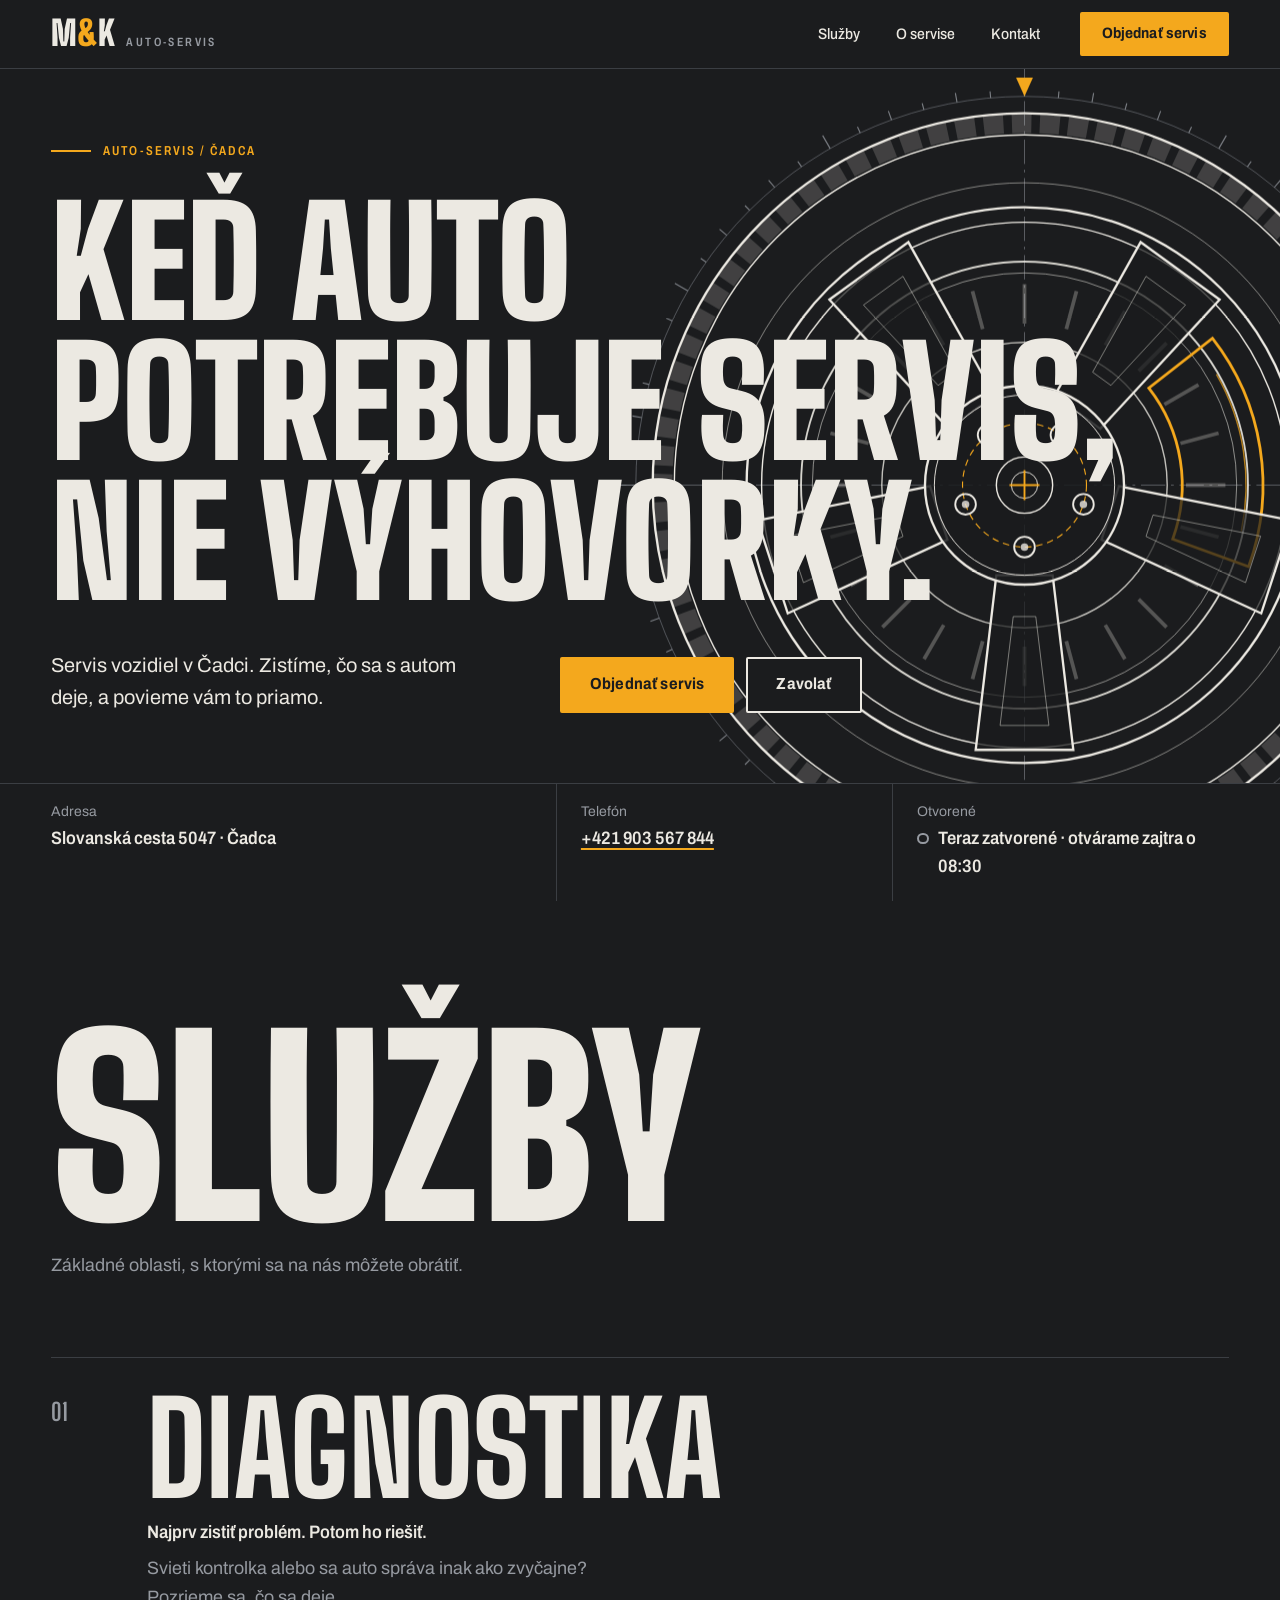
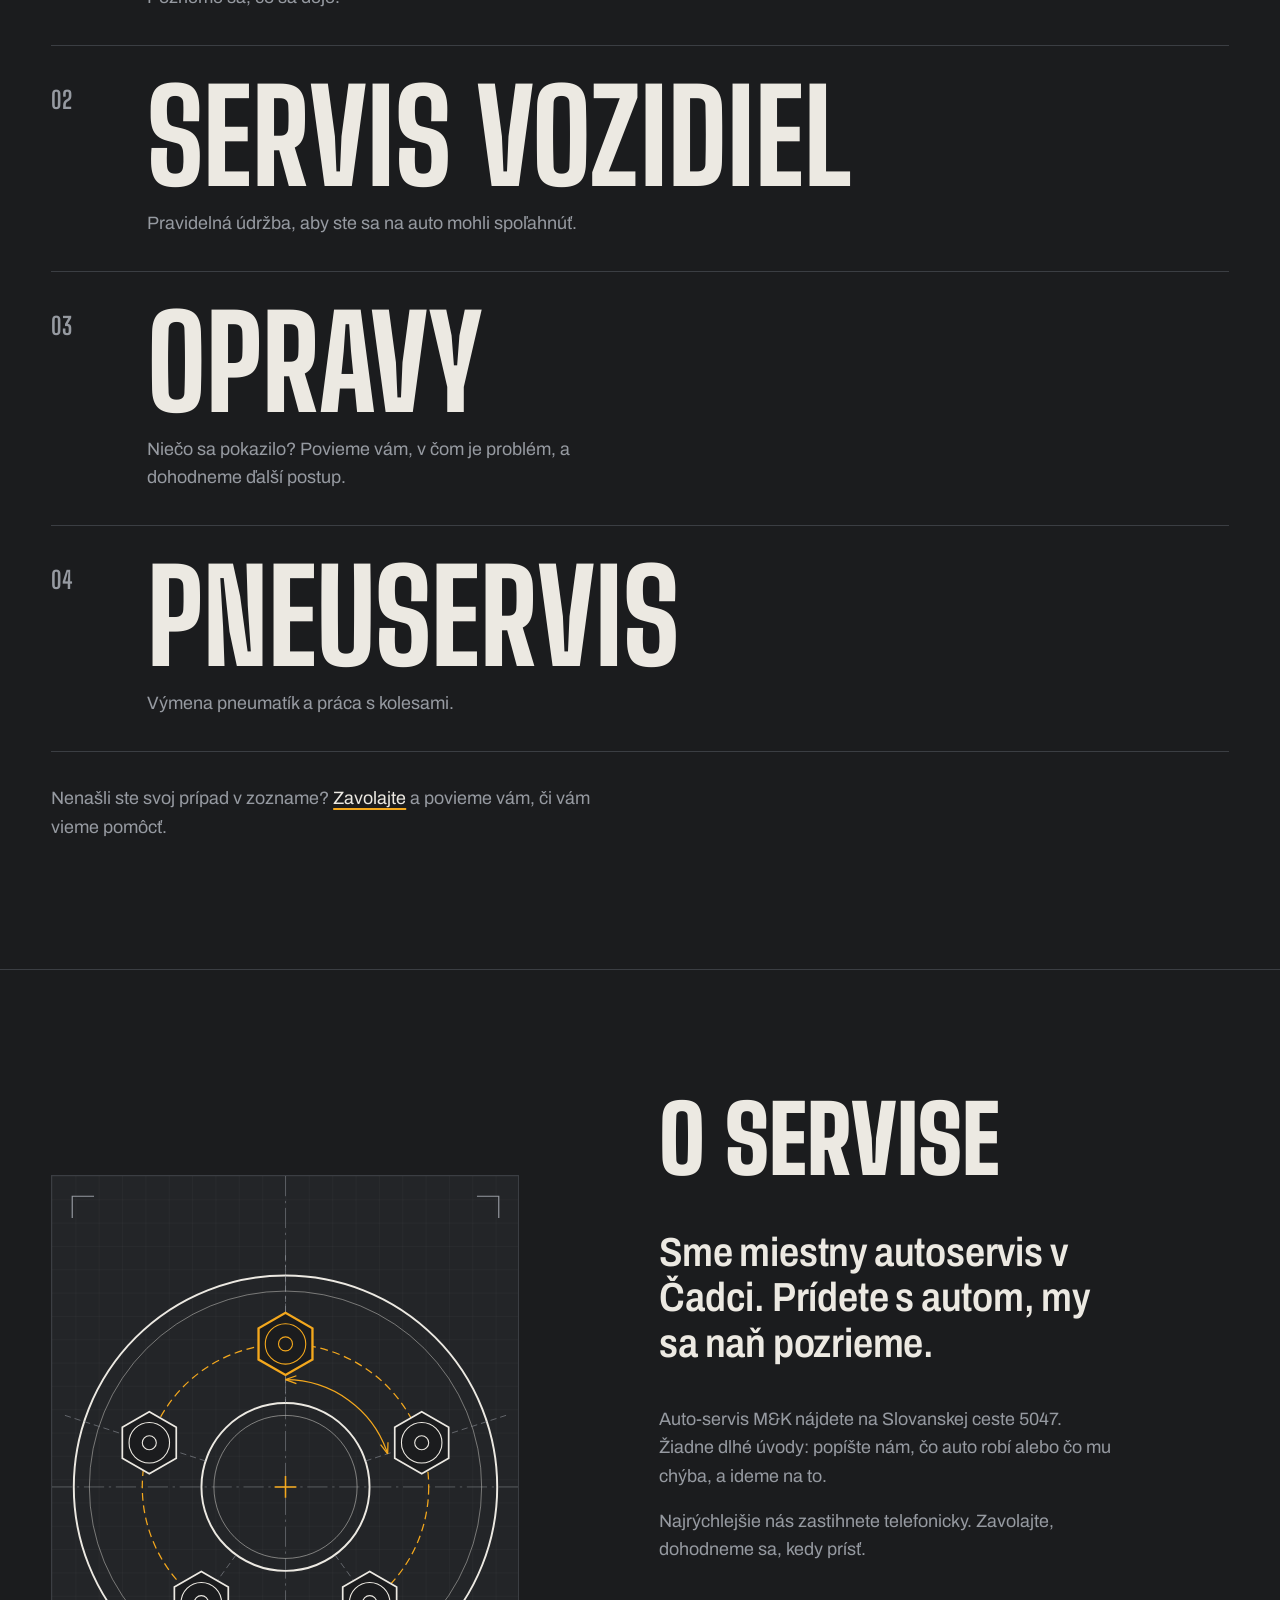
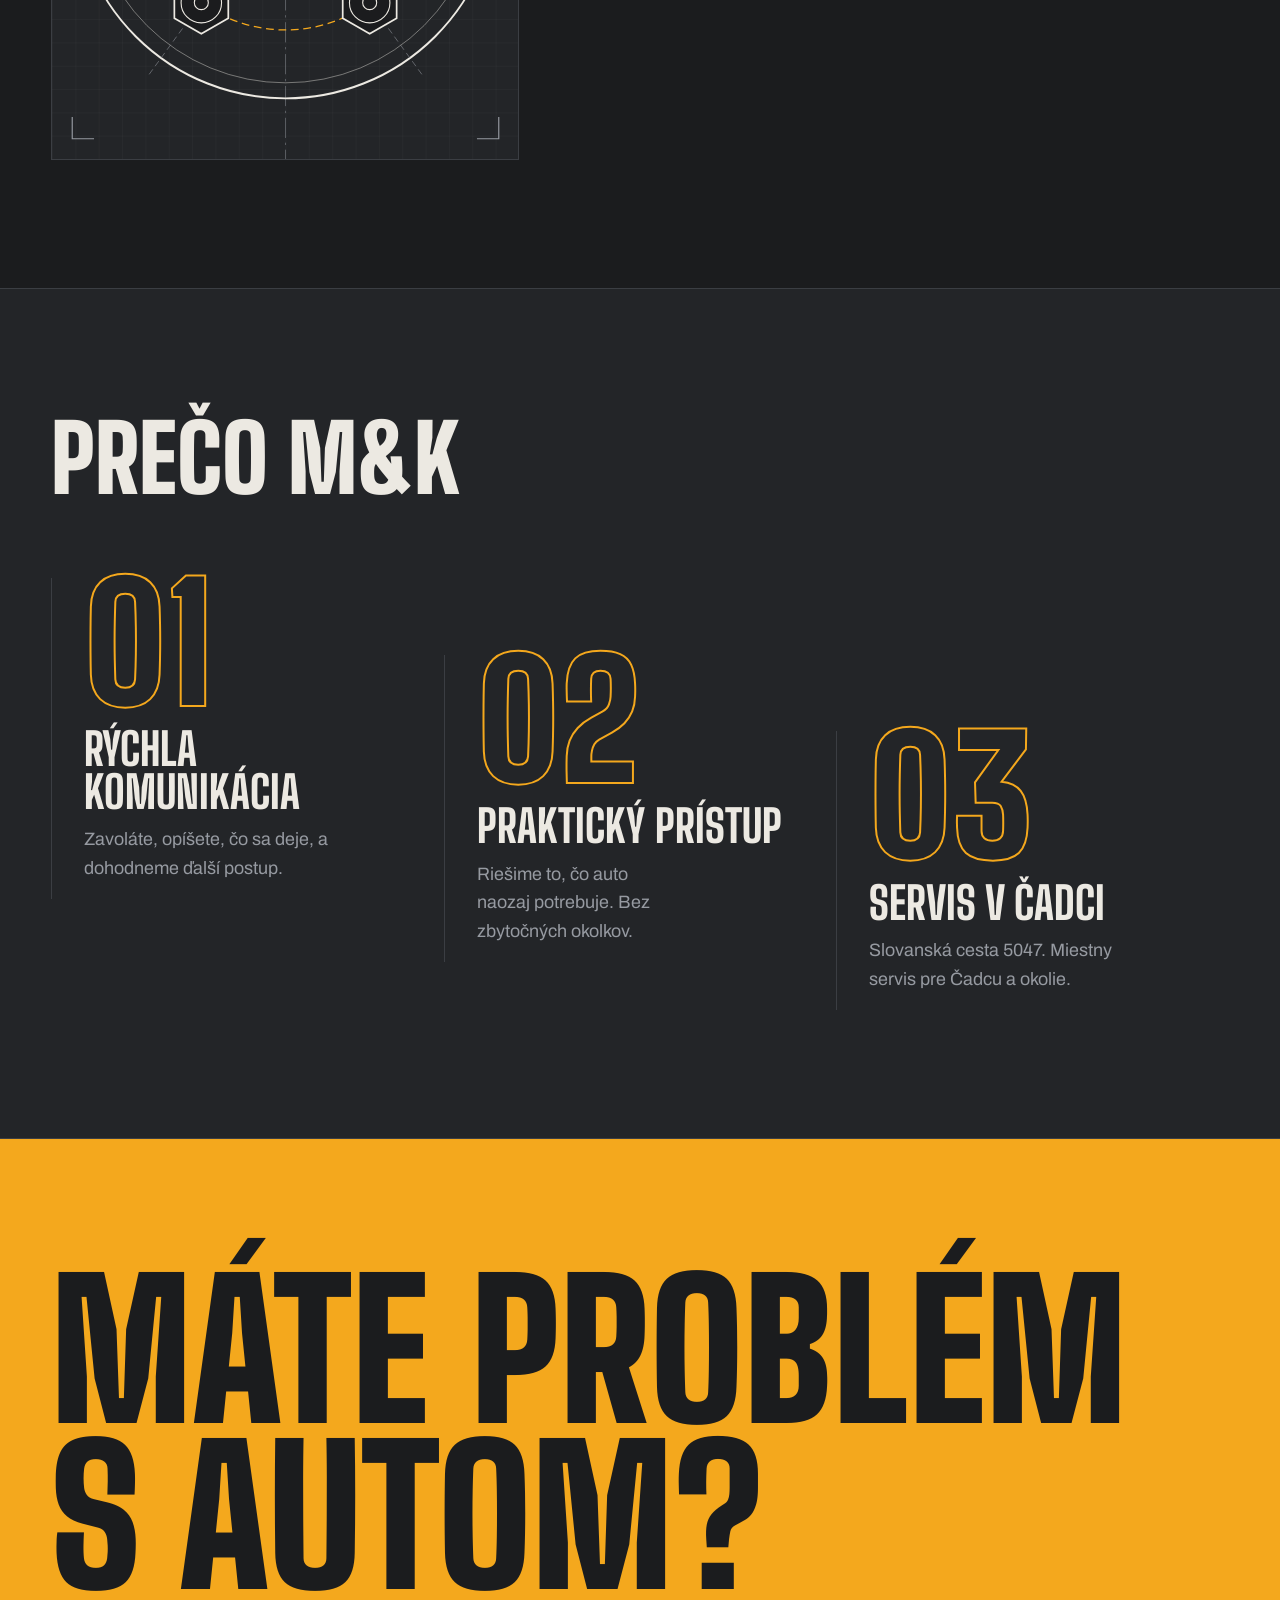
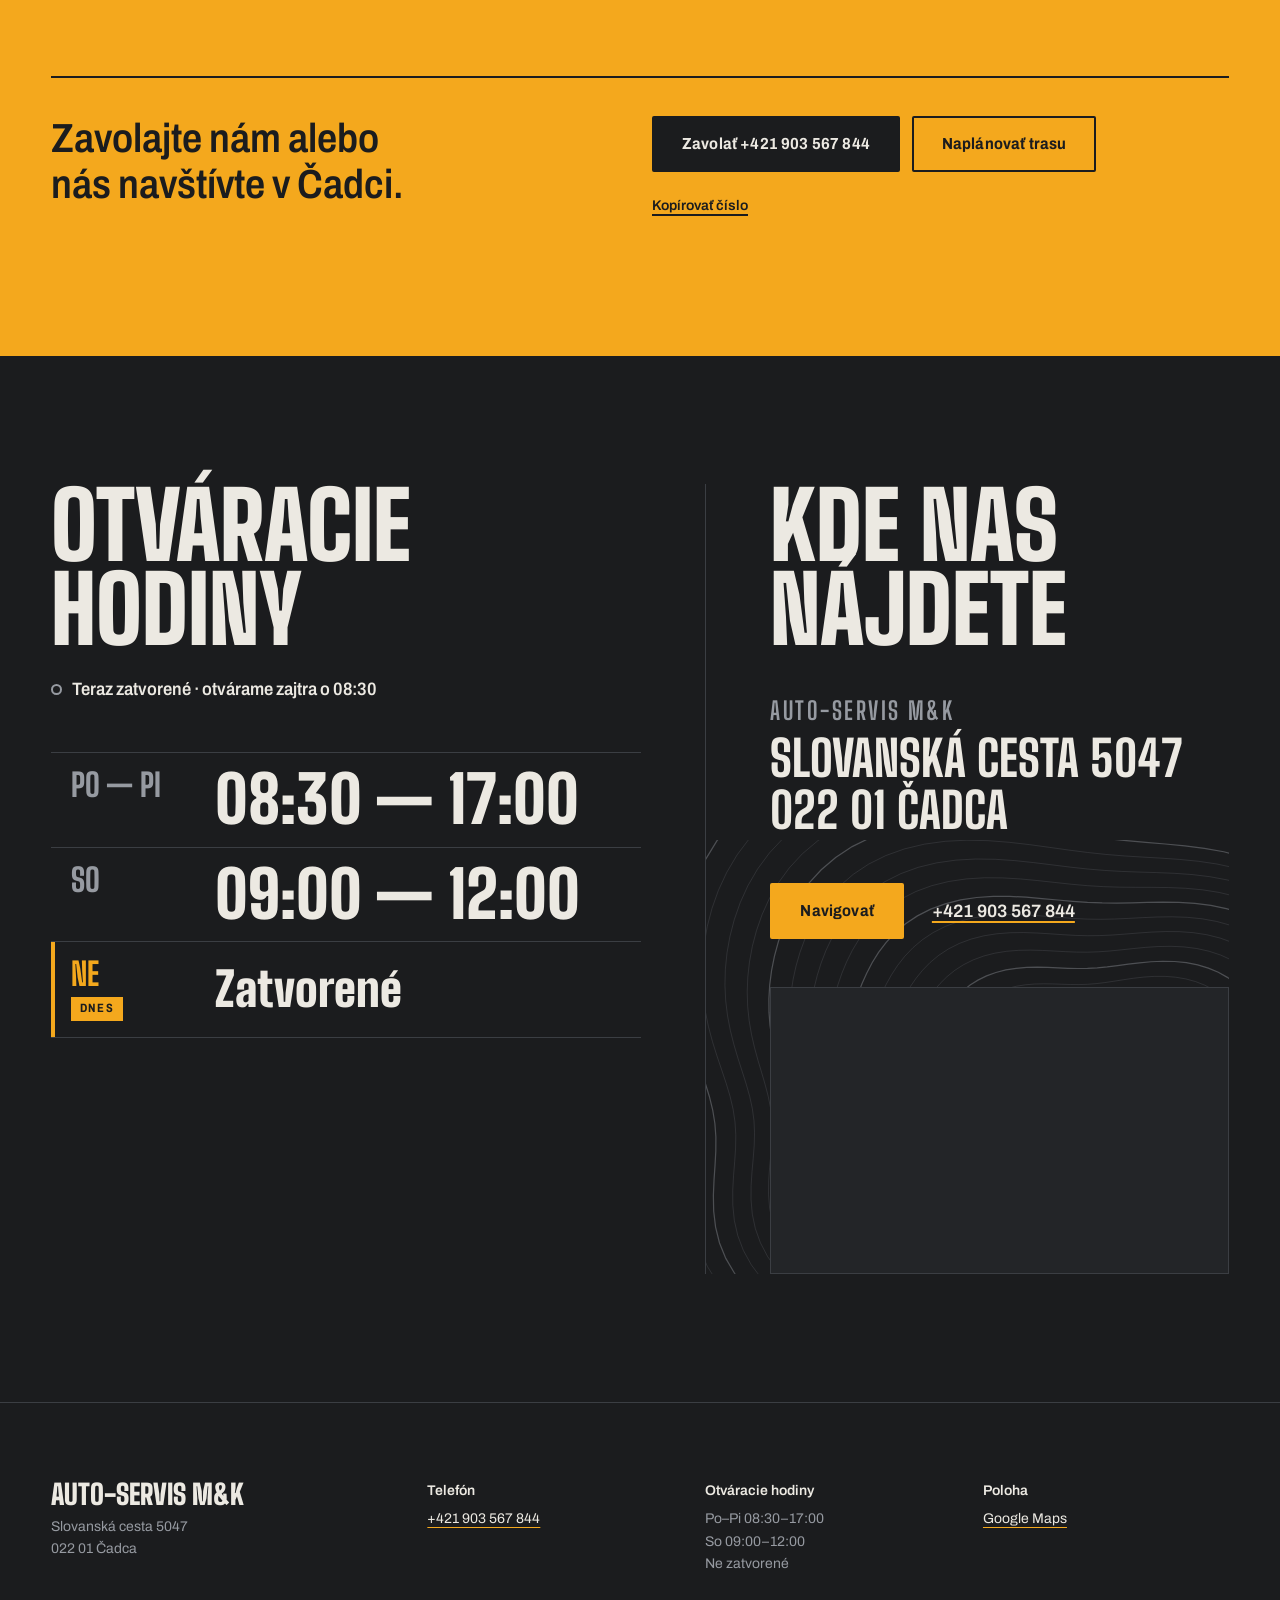
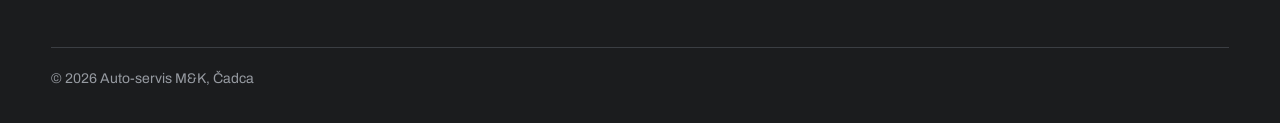
==== commit 39d4b2bd: "robots.txt atd" ====
--- a/index.html
+++ b/index.html
@@ -16,8 +16,15 @@
   <meta property="og:site_name" content="Auto-servis M&amp;K">
   <meta property="og:title" content="Auto-servis M&amp;K Čadca">
   <meta property="og:description" content="Diagnostika, servis vozidiel, opravy a pneuservis. Slovanská cesta 5047, Čadca. Volajte +421 903 567 844.">
+  <meta property="og:url" content="https://VASA-DOMENA.sk/">
 
   <link rel="icon" href="assets/favicon.svg" type="image/svg+xml">
+  <link rel="mask-icon" href="assets/favicon.svg" color="#f4a81d">
+  <link rel="manifest" href="site.webmanifest">
+
+  <!-- TODO po nasadení: nahraďte VASA-DOMENA.sk skutočnou doménou
+       (tu, v robots.txt aj v sitemap.xml). -->
+  <link rel="canonical" href="https://VASA-DOMENA.sk/">
 
   <!-- Písma: Big Shoulders Display (nadpisy) + Archivo (text).
        Pre GDPR-čistejšiu verziu ich stiahnite a hostujte lokálne (pozri README). -->
@@ -29,6 +36,28 @@
   <link rel="stylesheet" href="css/base.css">
   <link rel="stylesheet" href="css/components.css">
   <link rel="stylesheet" href="css/sections.css">
+
+  <!-- Bez JS by bolo mobilné menu úplne neviditeľné (otvára ho iba main.js).
+       Táto poistka ho na malých šírkach zobrazí staticky, aby sa dalo navigovať. -->
+  <noscript>
+    <style>
+      .nav-toggle { display: none !important; }
+      .site-nav {
+        position: static !important;
+        visibility: visible !important;
+        clip-path: none !important;
+        padding: 1rem 0 !important;
+        background: none !important;
+      }
+      .site-nav__list { border-top: 0 !important; }
+      @media (max-width: 60em) {
+        .site-nav { flex-direction: column; align-items: flex-start; gap: 1rem; }
+        .site-nav__list { flex-direction: column; gap: 0.5rem; }
+        .site-nav__list a { font-size: 1.25rem !important; }
+        .site-nav__meta { display: block !important; }
+      }
+    </style>
+  </noscript>
 
   <script type="application/ld+json">
   {
@@ -309,6 +338,15 @@
               </a>
               <a class="link" href="tel:+421903567844">+421 903 567 844</a>
             </div>
+
+            <div class="location__map">
+              <iframe
+                src="https://www.google.com/maps?q=Auto-servis%20M%26K%2C%20Slovansk%C3%A1%20cesta%205047%2C%20022%2001%20%C4%8Cadca&output=embed"
+                title="Mapa: Auto-servis M&amp;K, Slovanská cesta 5047, Čadca"
+                loading="lazy"
+                referrerpolicy="no-referrer-when-downgrade"
+                aria-label="Interaktívna mapa s polohou servisu"></iframe>
+            </div>
           </div>
         </div>
 
--- a/css/sections.css
+++ b/css/sections.css
@@ -352,6 +352,22 @@
 }
 .location__actions .link { font-weight: 600; }
 
+.location__map {
+  margin-top: clamp(1.75rem, 4vw, 3rem);
+  aspect-ratio: 16 / 10;
+  overflow: hidden;
+  border: 1px solid var(--c-rule);
+  background: var(--c-bay);
+}
+.location__map iframe {
+  width: 100%; height: 100%; border: 0; display: block;
+  /* tmavý štýl mapy bez potreby Google Maps štýlových API kľúčov */
+  filter: invert(90%) hue-rotate(180deg) contrast(85%) saturate(1.1);
+}
+@media (prefers-reduced-motion: no-preference) {
+  .location__map iframe { transition: filter 0.3s; }
+}
+
 @media (max-width: 60em) {
   .visit__grid { grid-template-columns: 1fr; row-gap: clamp(3rem, 8vw, 5rem); }
   .hours { padding-right: 0; }
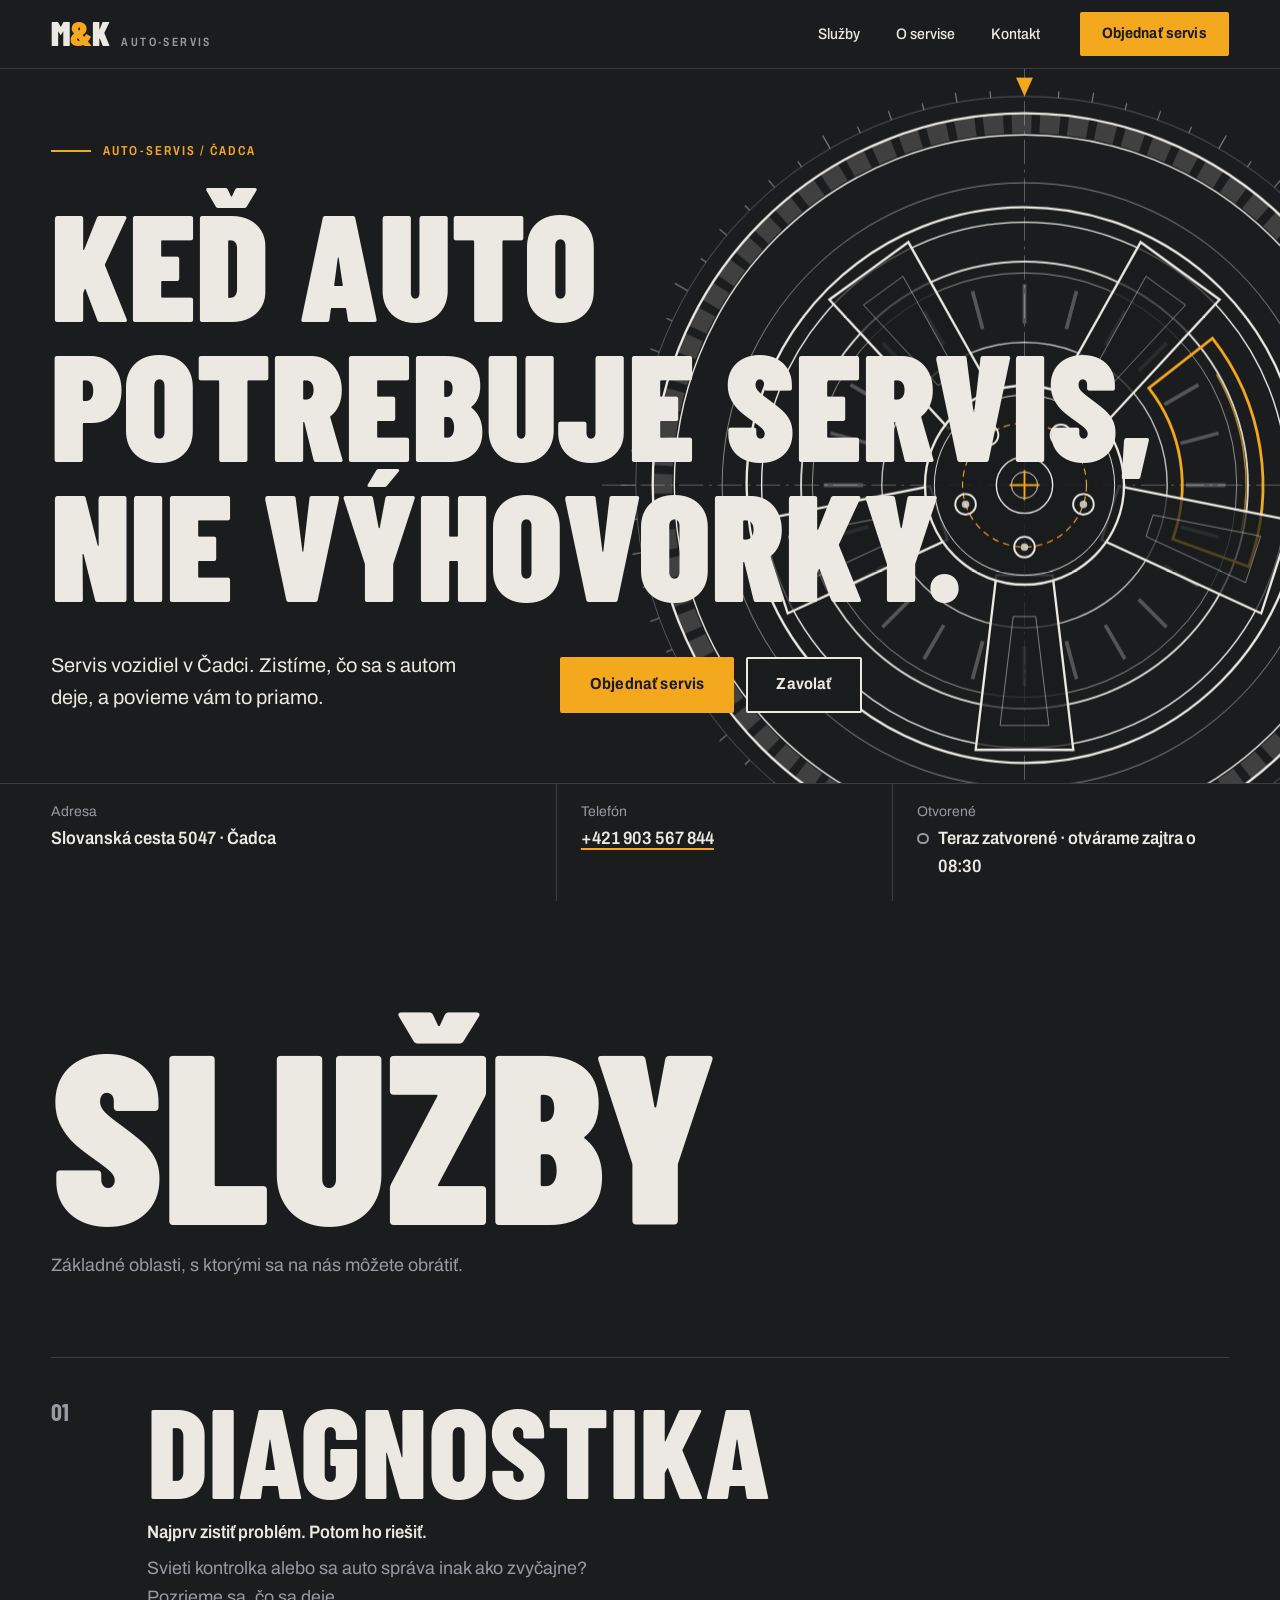
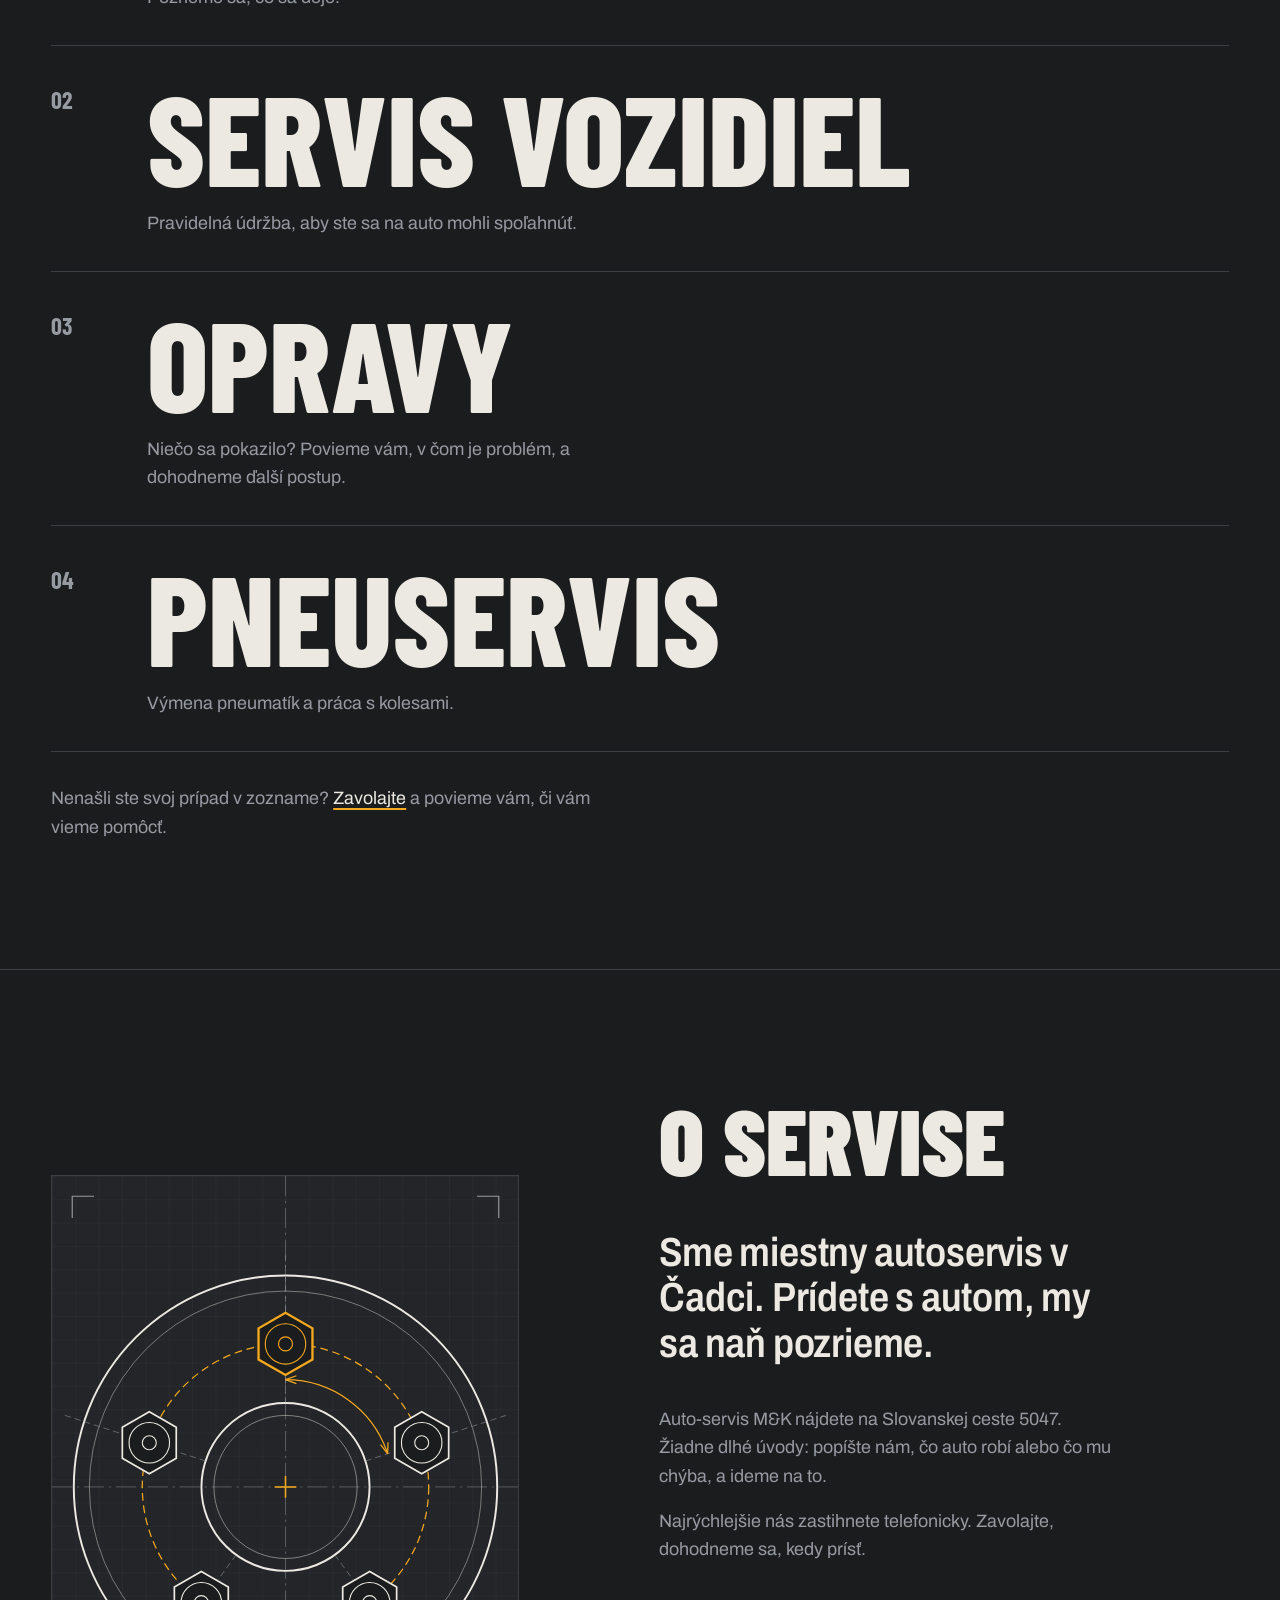
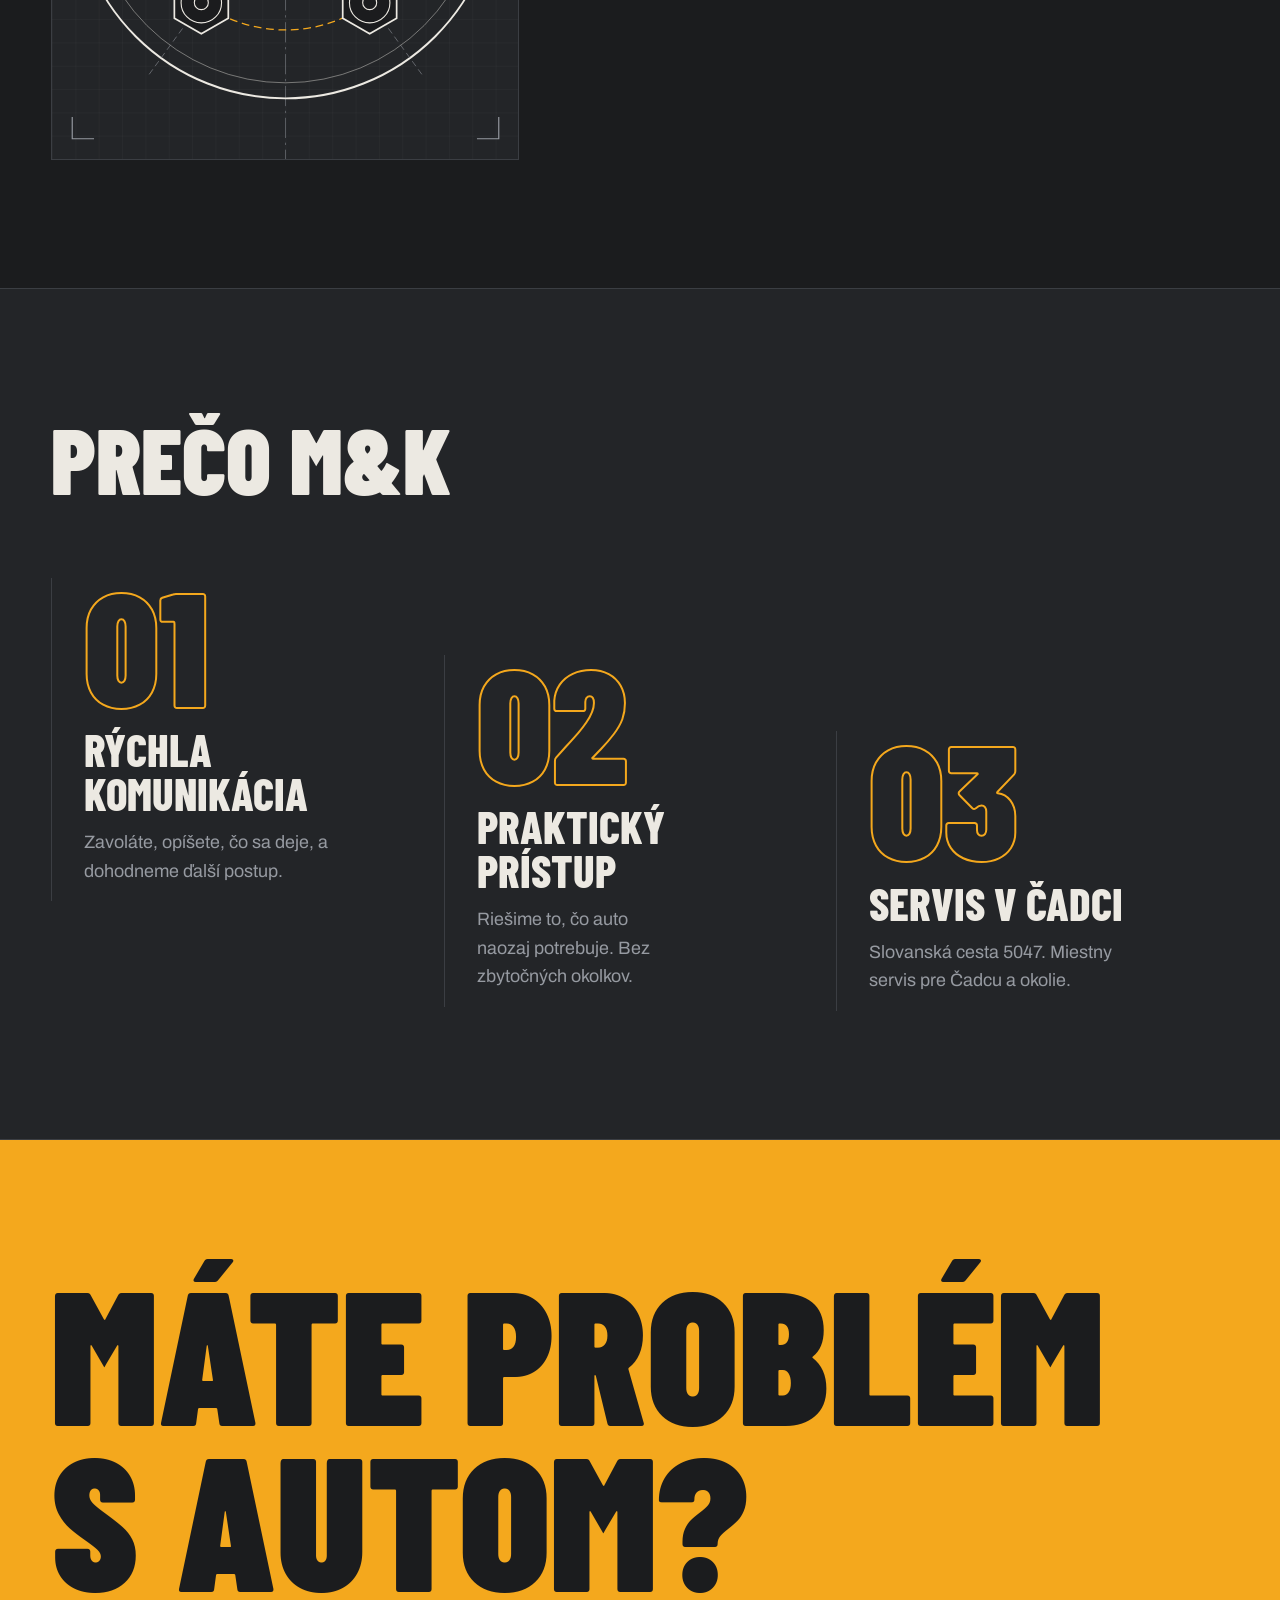
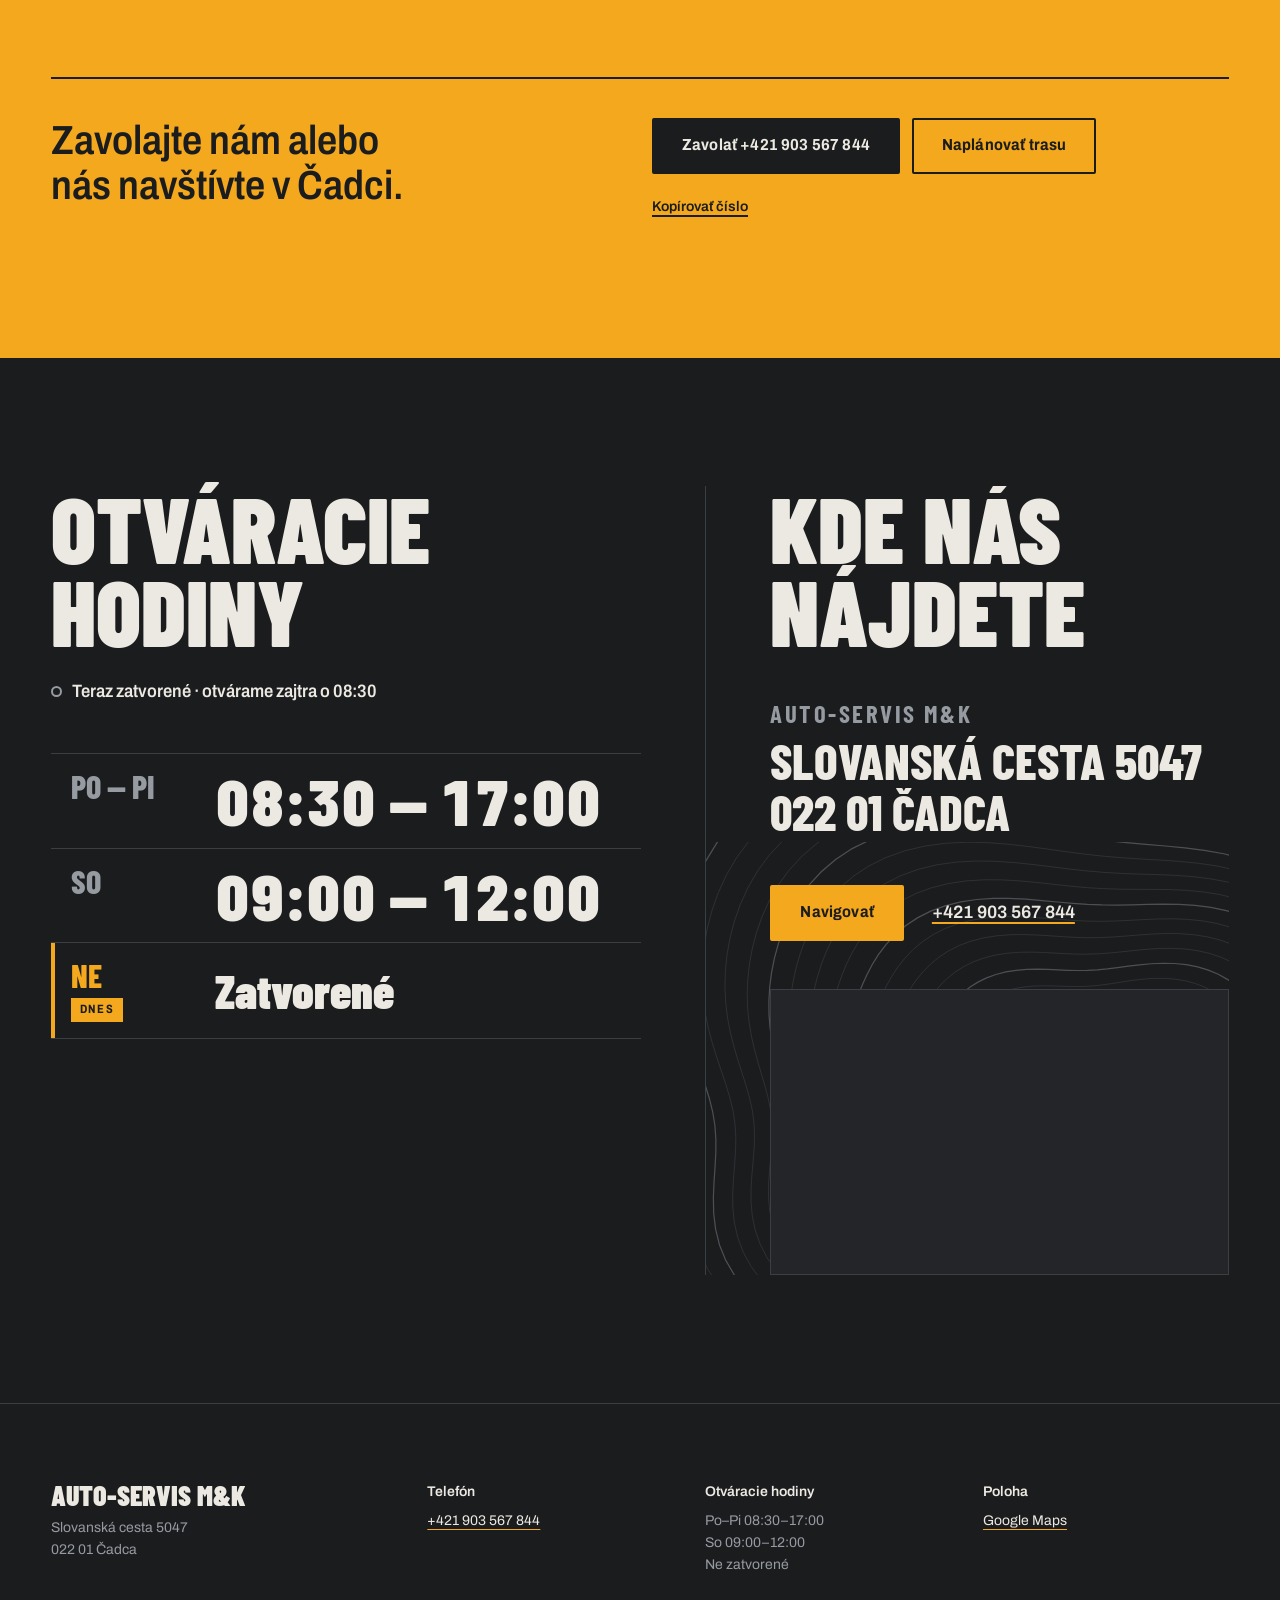
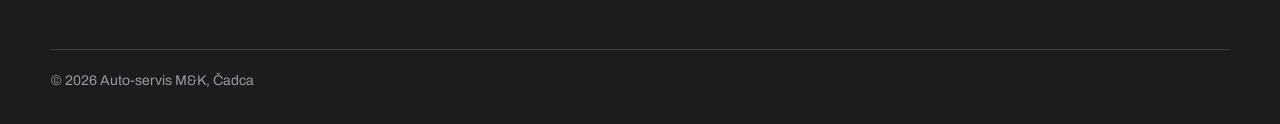
==== commit 976f4cde: "font zmena" ====
--- a/index.html
+++ b/index.html
@@ -26,11 +26,11 @@
        (tu, v robots.txt aj v sitemap.xml). -->
   <link rel="canonical" href="https://VASA-DOMENA.sk/">
 
-  <!-- Písma: Big Shoulders Display (nadpisy) + Archivo (text).
+  <!-- Písma: Barlow Condensed (nadpisy) + Archivo (text).
        Pre GDPR-čistejšiu verziu ich stiahnite a hostujte lokálne (pozri README). -->
   <link rel="preconnect" href="https://fonts.googleapis.com">
   <link rel="preconnect" href="https://fonts.gstatic.com" crossorigin>
-  <link rel="stylesheet" href="https://fonts.googleapis.com/css2?family=Archivo:wdth,wght@62..125,100..900&family=Big+Shoulders+Display:wght@700;800;900&display=swap">
+  <link rel="stylesheet" href="https://fonts.googleapis.com/css2?family=Archivo:wdth,wght@62..125,100..900&family=Barlow+Condensed:wght@600;700;800;900&display=swap">
 
   <link rel="stylesheet" href="css/tokens.css">
   <link rel="stylesheet" href="css/base.css">
--- a/css/tokens.css
+++ b/css/tokens.css
@@ -12,7 +12,7 @@
   --c-amber-hot: #ffc24d;
 
   /* Písma */
-  --font-display: "Big Shoulders Display", Impact, Haettenschweiler, "Arial Narrow Bold", sans-serif;
+  --font-display: "Barlow Condensed", "Arial Narrow", Impact, sans-serif;
   --font-body:    "Archivo", system-ui, -apple-system, "Segoe UI", sans-serif;
 
   /* Veľkosti textu */
--- a/css/base.css
+++ b/css/base.css
@@ -34,7 +34,7 @@
   font-family: var(--font-display);
   font-weight: 800;
   text-transform: uppercase;
-  line-height: 0.95;
+  line-height: 0.98;
   letter-spacing: 0;
   text-wrap: balance;
 }
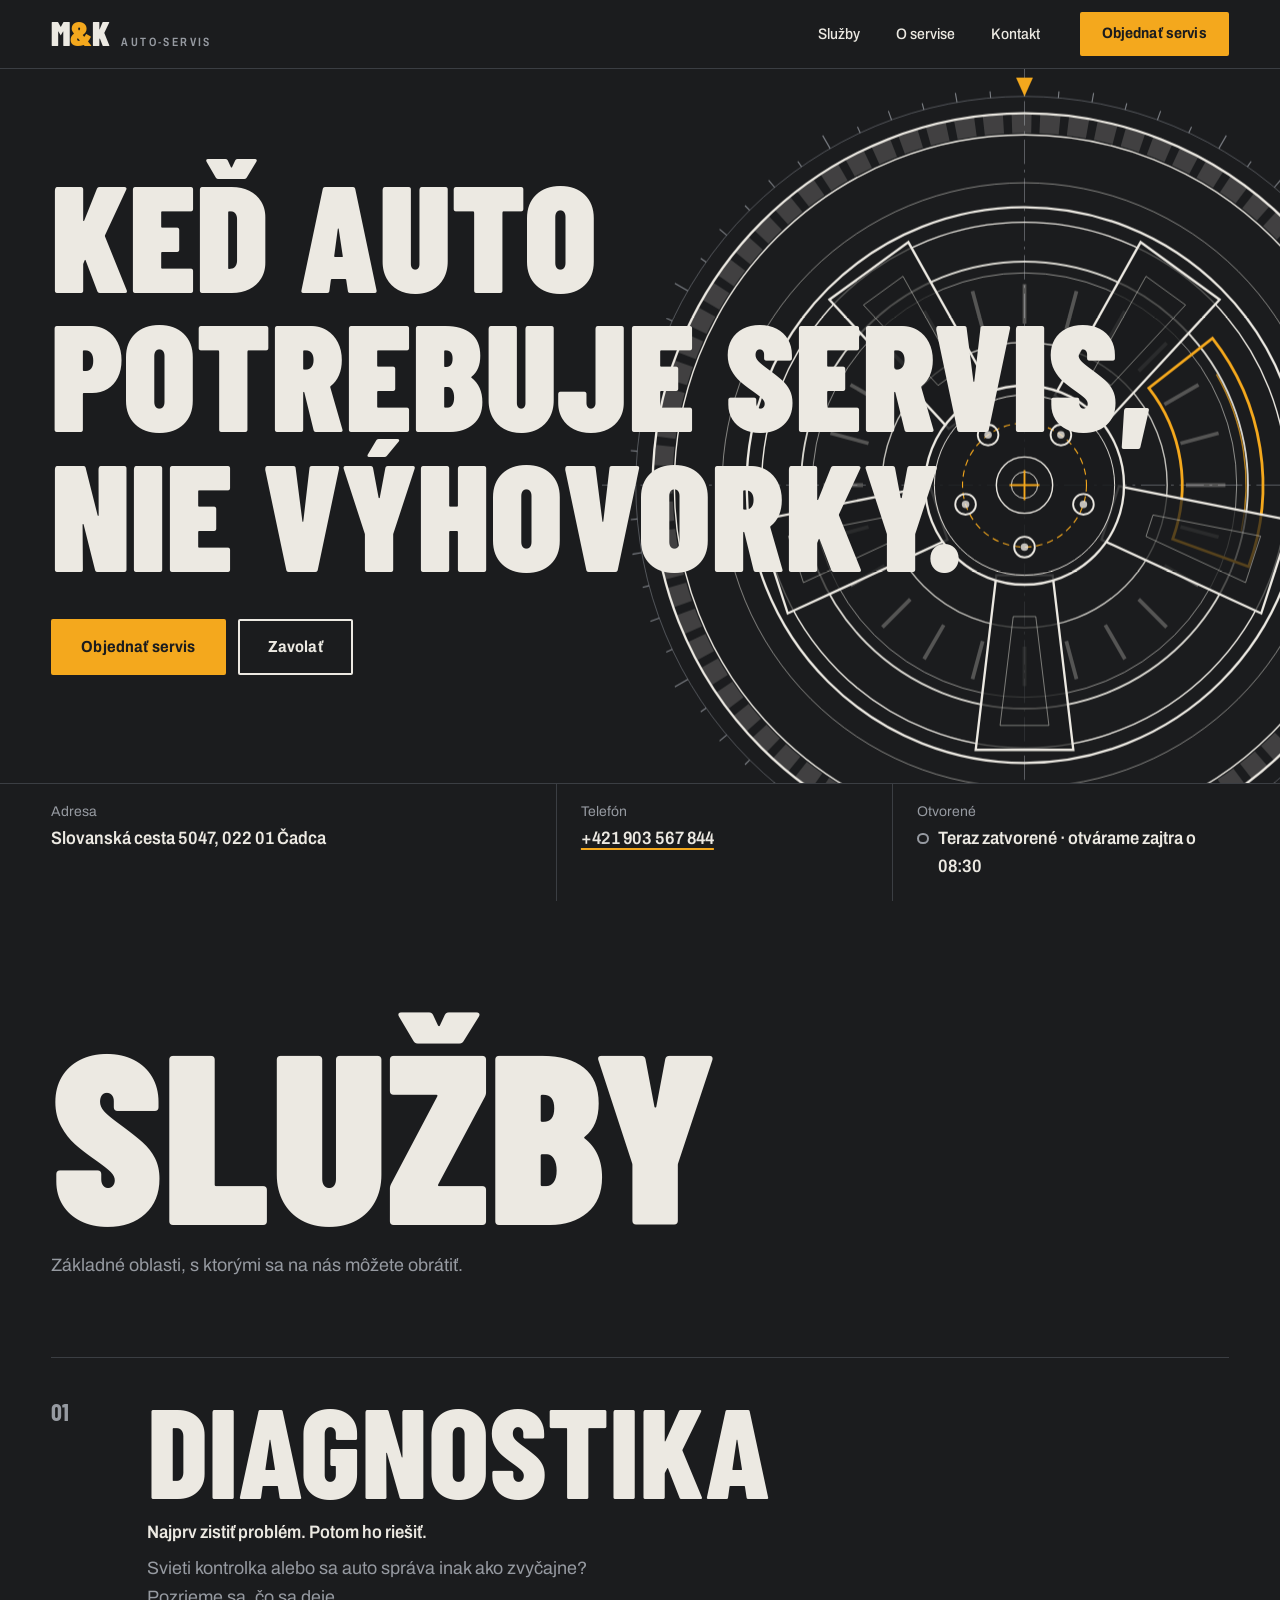
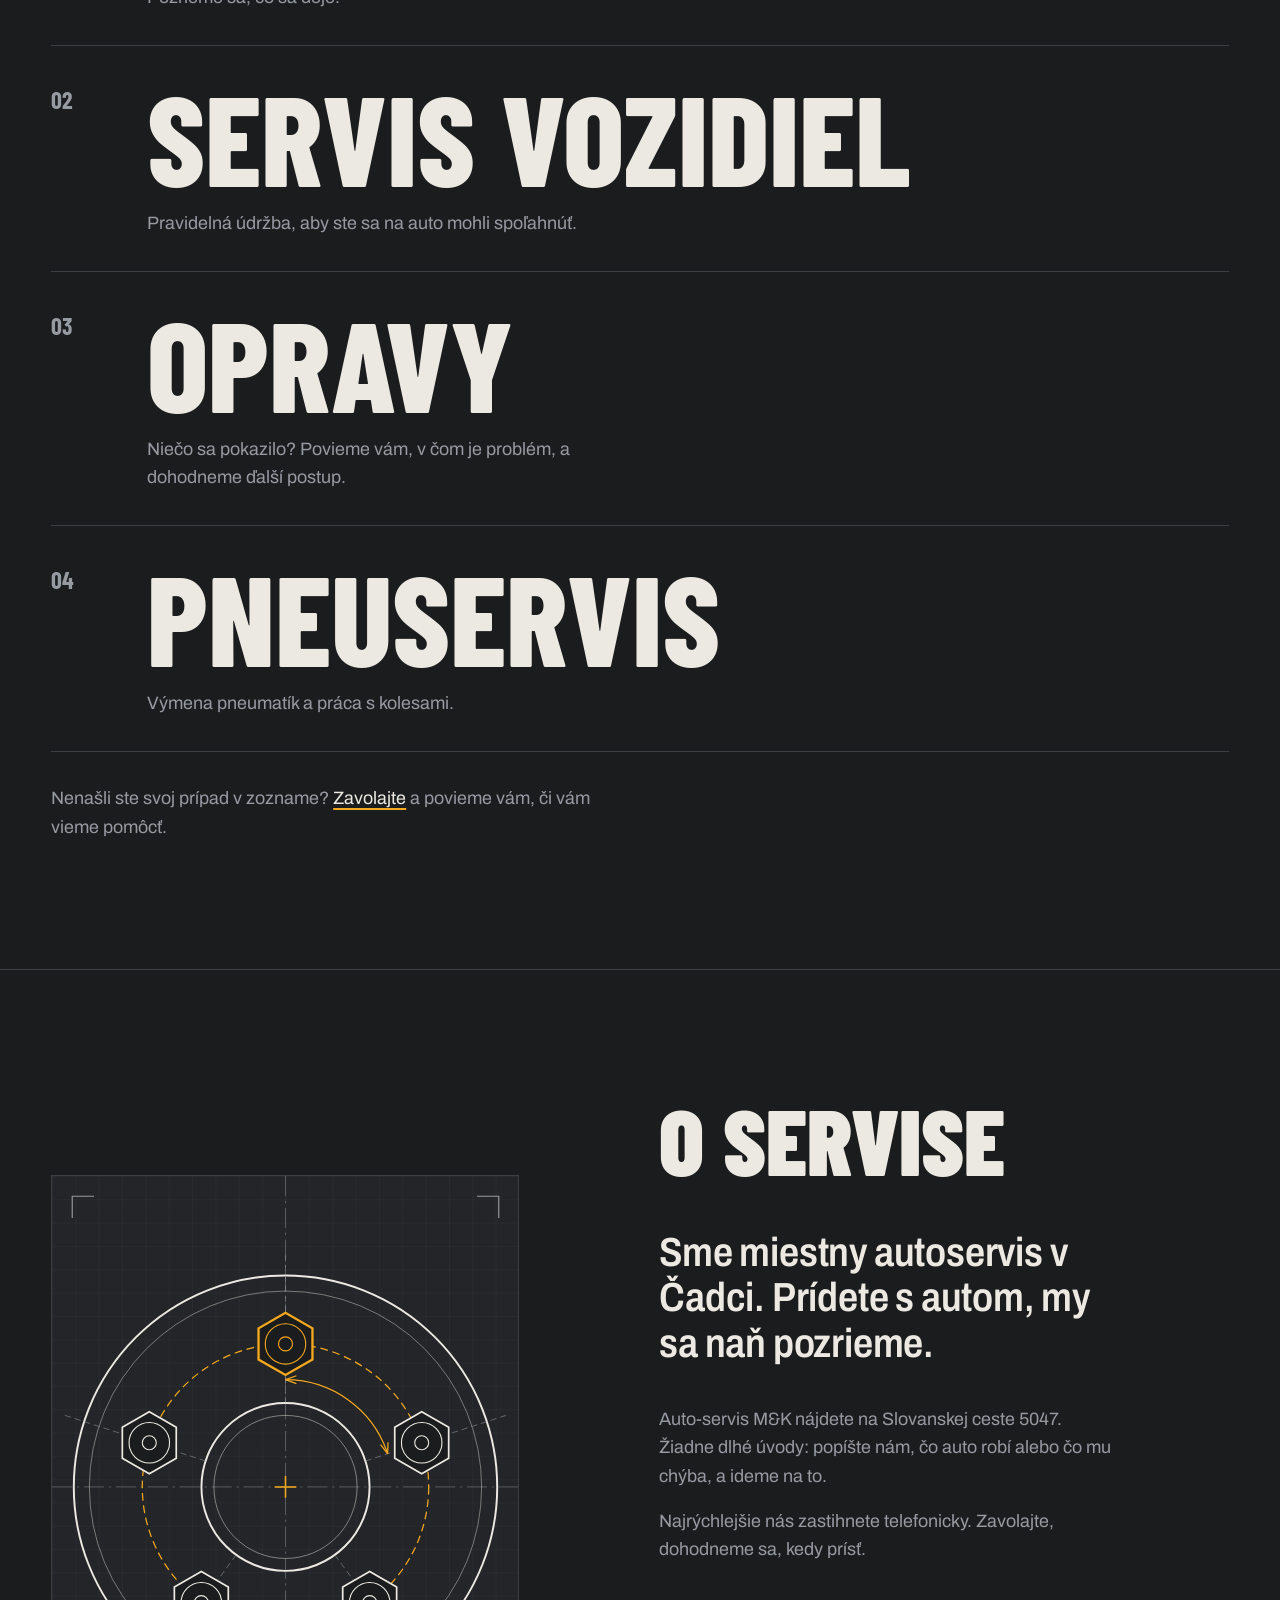
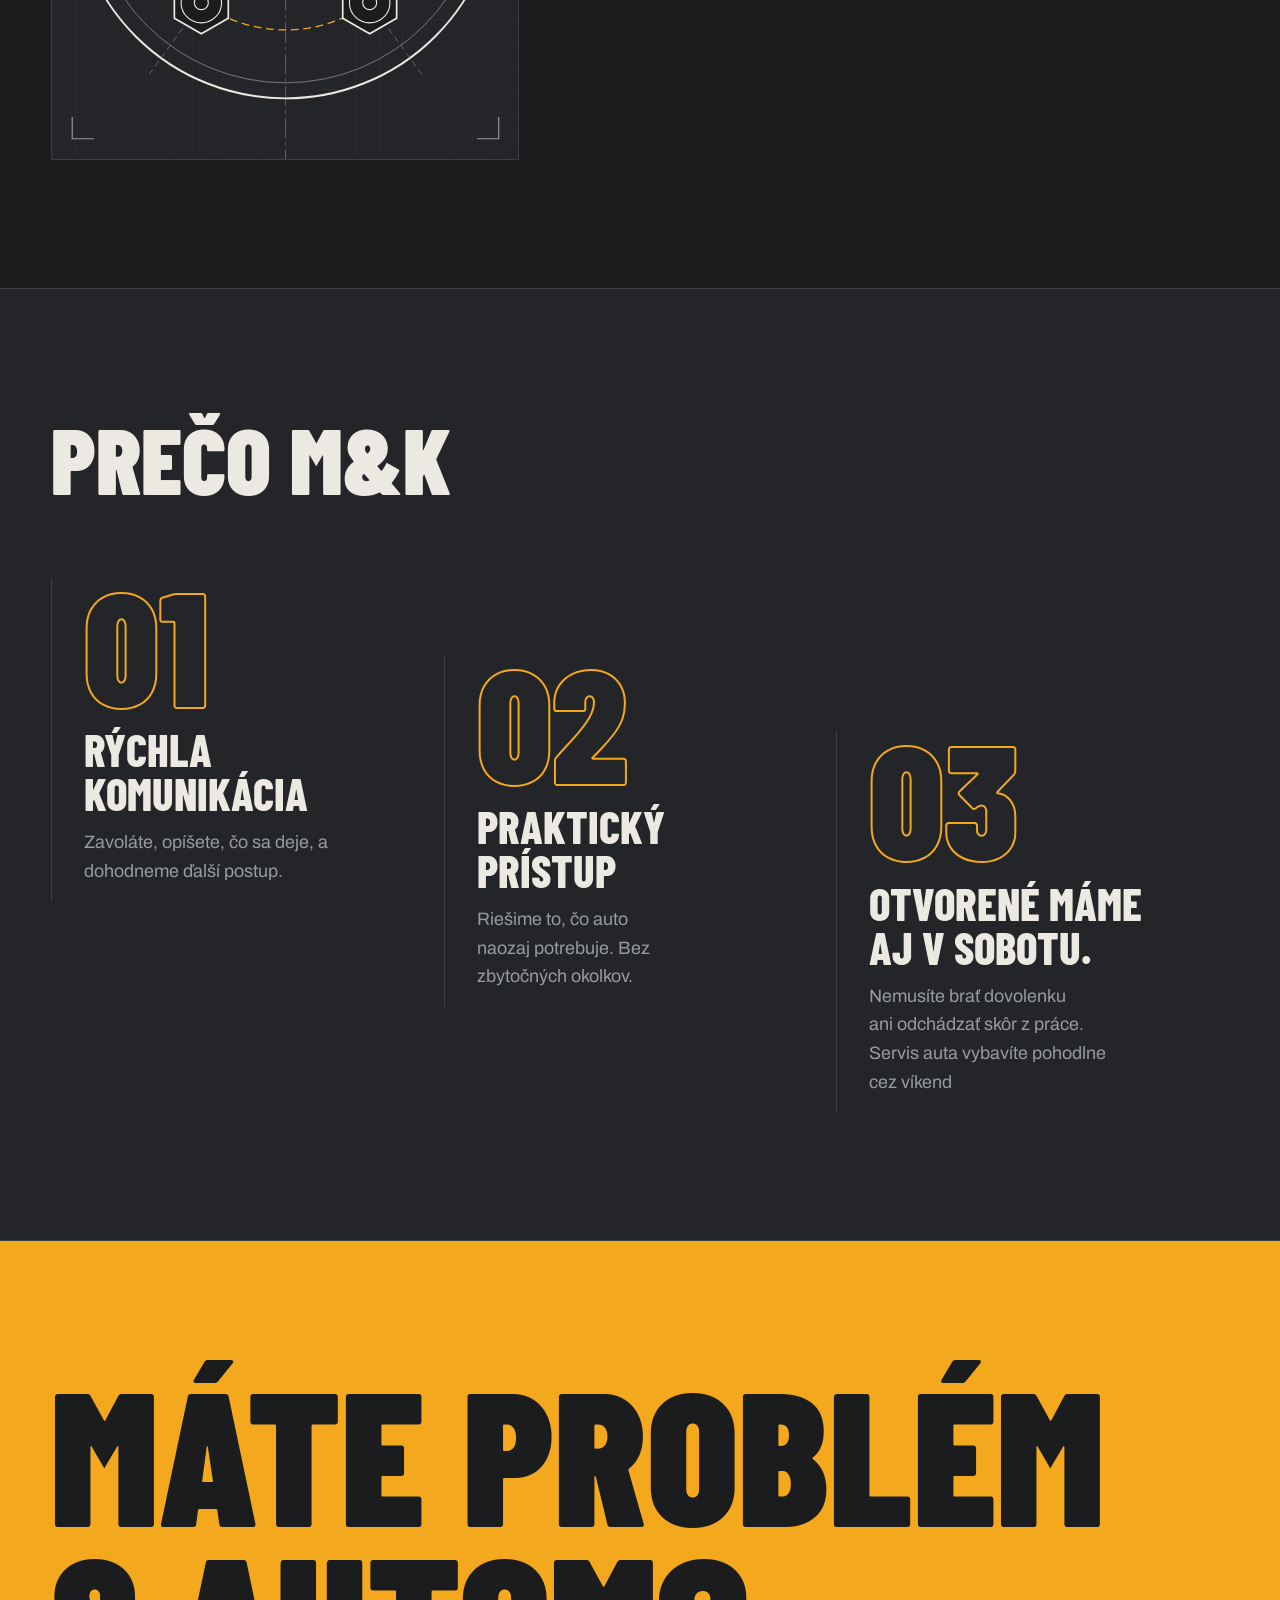
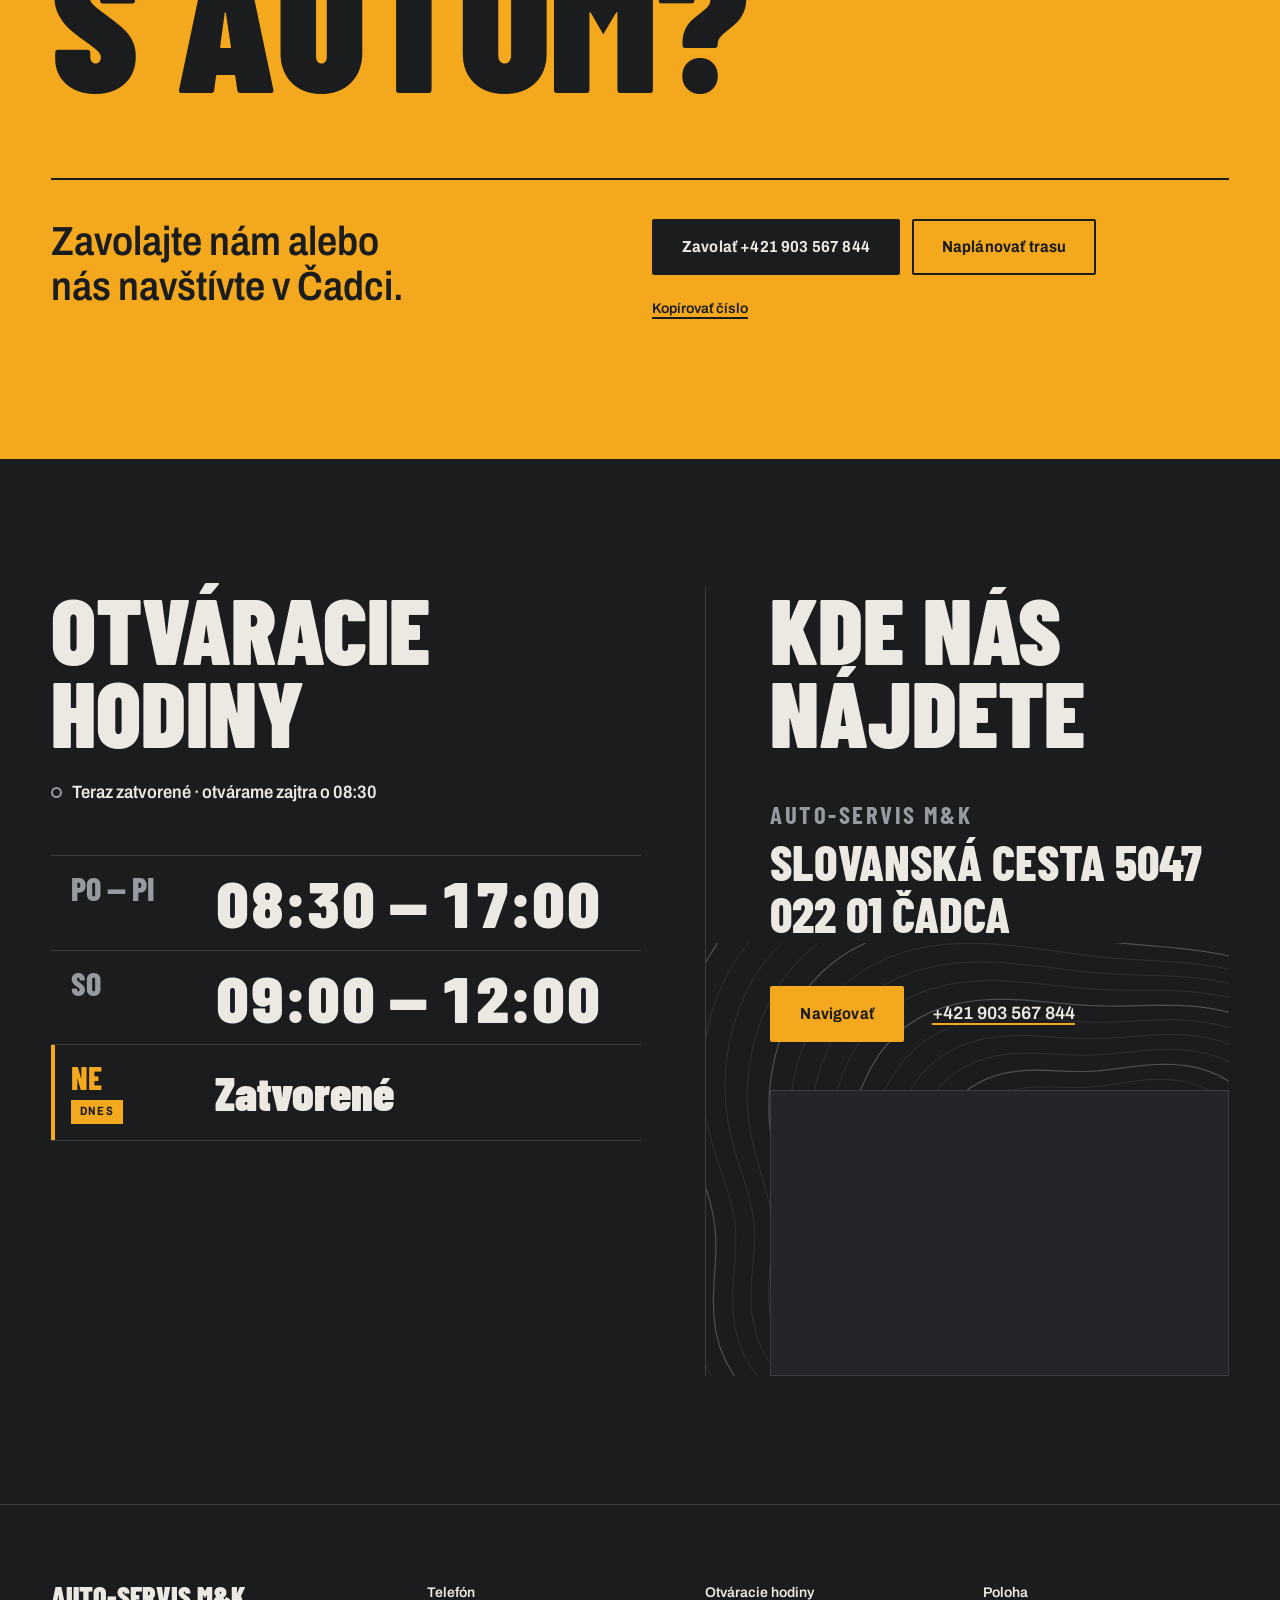
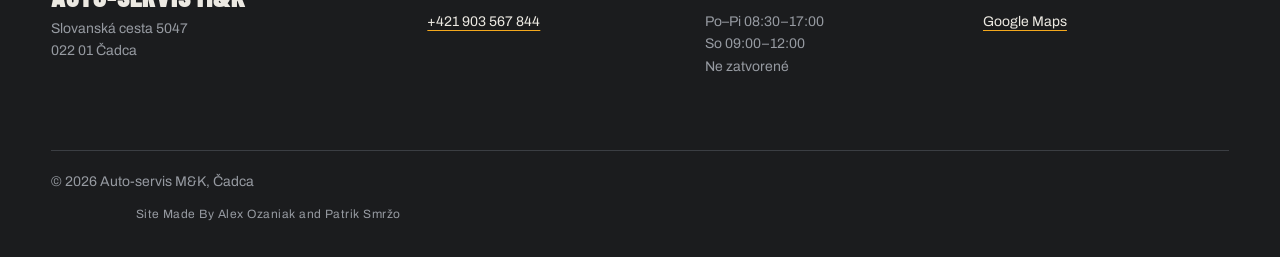
==== commit d9f8e4a9: "vylepsena verzia" ====
--- a/index.html
+++ b/index.html
@@ -133,7 +133,6 @@
       </div>
 
       <div class="container hero__inner">
-        <p class="tag reveal" style="--i:0">Auto-servis / Čadca</p>
 
         <h1 class="hero__title" id="hero-title">
           <span class="line reveal" style="--i:1">Keď auto</span>
@@ -142,9 +141,6 @@
         </h1>
 
         <div class="hero__lower">
-          <p class="hero__lede reveal" style="--i:5">
-            Servis vozidiel v Čadci. Zistíme, čo sa s autom deje, a povieme vám to priamo.
-          </p>
           <div class="hero__actions reveal" style="--i:6">
             <a class="btn btn--primary" href="#kontakt">Objednať servis</a>
             <a class="btn btn--ghost" href="tel:+421903567844">Zavolať</a>
@@ -156,7 +152,7 @@
         <dl class="container hero__facts-grid">
           <div>
             <dt>Adresa</dt>
-            <dd>Slovanská cesta 5047 · Čadca</dd>
+            <dd>Slovanská cesta 5047, 022 01 Čadca</dd>
           </div>
           <div>
             <dt>Telefón</dt>
@@ -258,8 +254,8 @@
           </li>
           <li class="why__item">
             <span class="why__no" aria-hidden="true">03</span>
-            <h3>Servis v Čadci</h3>
-            <p>Slovanská cesta 5047. Miestny servis pre Čadcu a okolie.</p>
+            <h3>Otvorené máme aj v sobotu.</h3>
+            <p>Nemusíte brať dovolenku ani odchádzať skôr z práce. Servis auta vybavíte pohodlne cez víkend</p>
           </li>
         </ol>
       </div>
@@ -379,6 +375,9 @@
         </div>
       </div>
       <p class="site-footer__legal">© <span data-year>2026</span> Auto-servis M&amp;K, Čadca</p>
+      <div>
+        <p class="WaterMark">Site Made By Alex Ozaniak and Patrik Smržo</p>
+      </div>
     </div>
   </footer>
 
--- a/css/base.css
+++ b/css/base.css
@@ -22,6 +22,13 @@
   line-height: 1.6;
   overflow-x: clip;
   -webkit-font-smoothing: antialiased;
+}
+.WaterMark{
+  color: yellow;
+  text-align: center;
+  padding: auto;
+  
+
 }
 
 h1, h2, h3, h4, p, ul, ol, dl, dd, figure, address { margin: 0; }
--- a/css/components.css
+++ b/css/components.css
@@ -193,6 +193,7 @@
 .site-footer a { color: var(--c-chalk); text-decoration-color: var(--c-amber); text-underline-offset: 0.25em; }
 .site-footer a:hover { color: var(--c-amber); }
 .site-footer__legal { margin-top: clamp(2.5rem, 6vw, 4.5rem); padding-top: 1.25rem; border-top: 1px solid var(--c-rule); max-width: none; }
+.WaterMark { margin-top: 0.75rem; color: var(--c-steel); font-size: 0.75rem; letter-spacing: 0.04em; }
 
 @media (max-width: 48em) {
   .site-footer__grid { grid-template-columns: 1fr 1fr; }
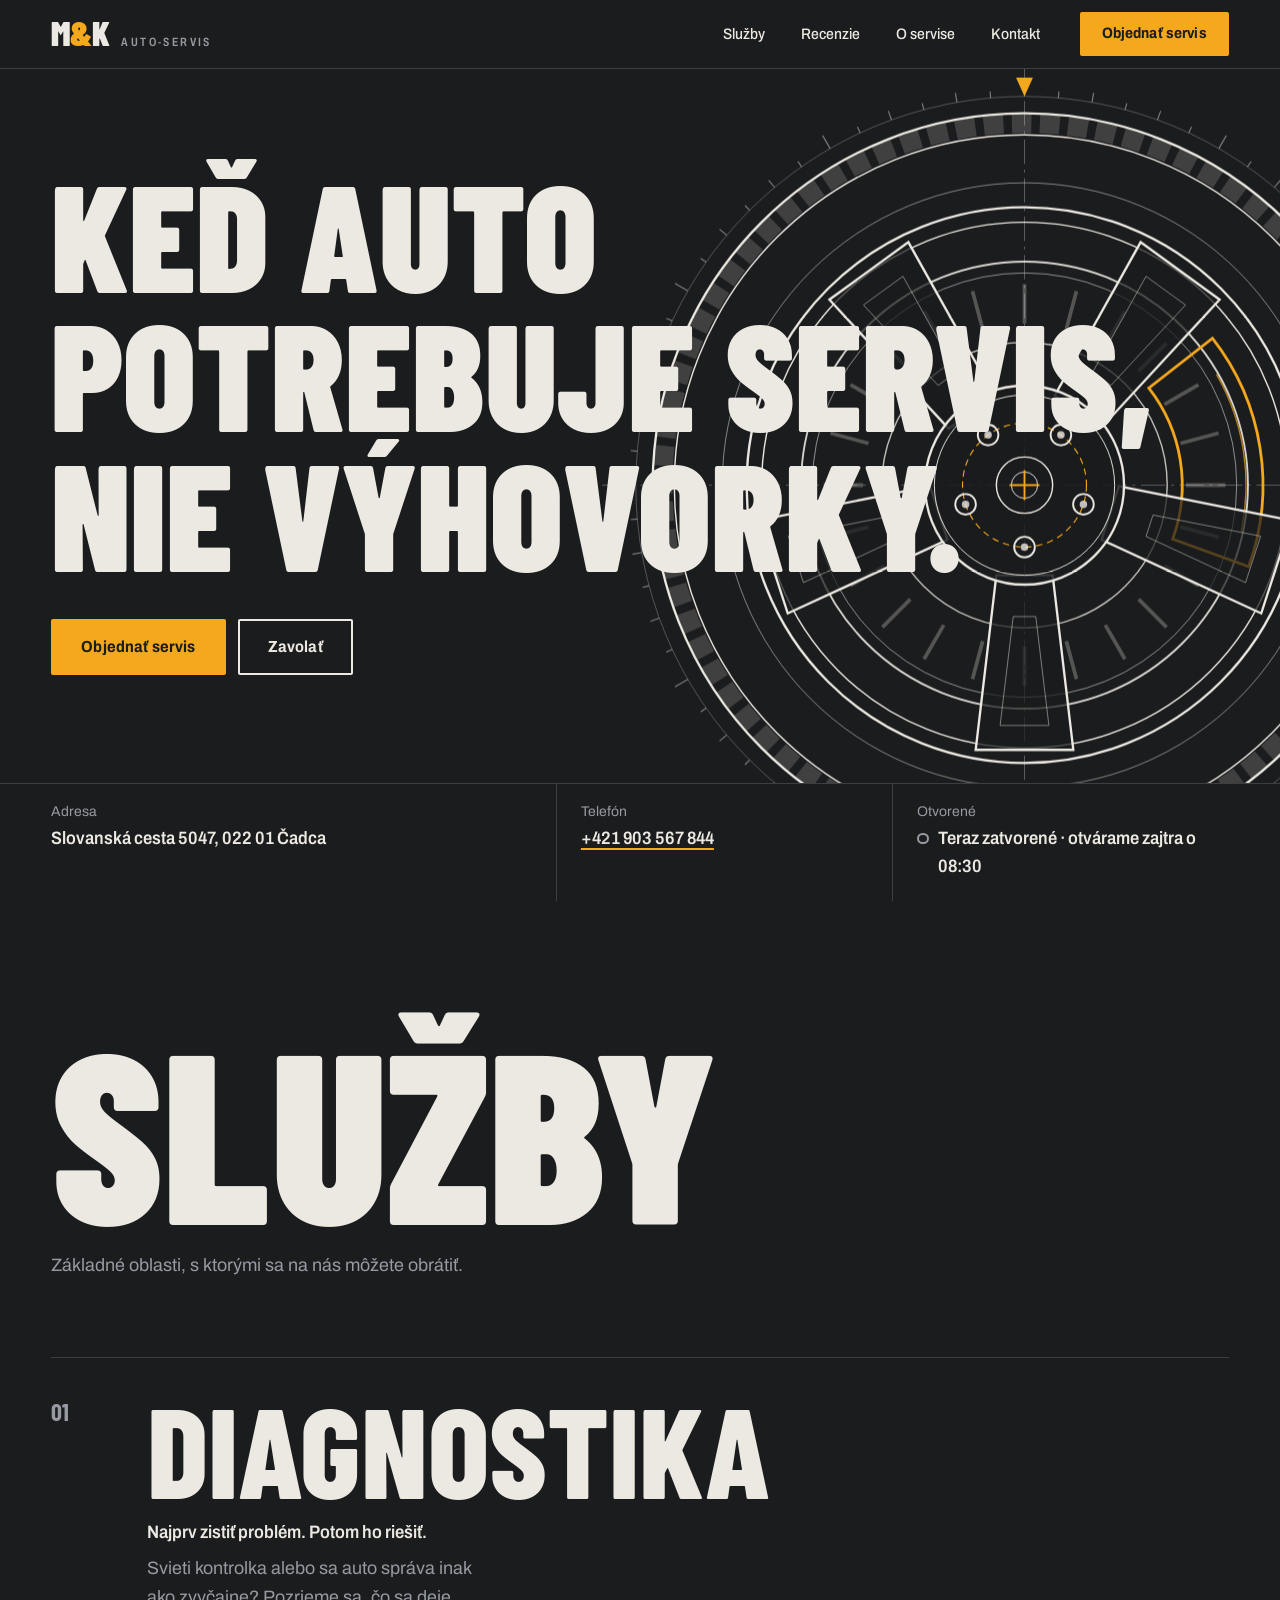
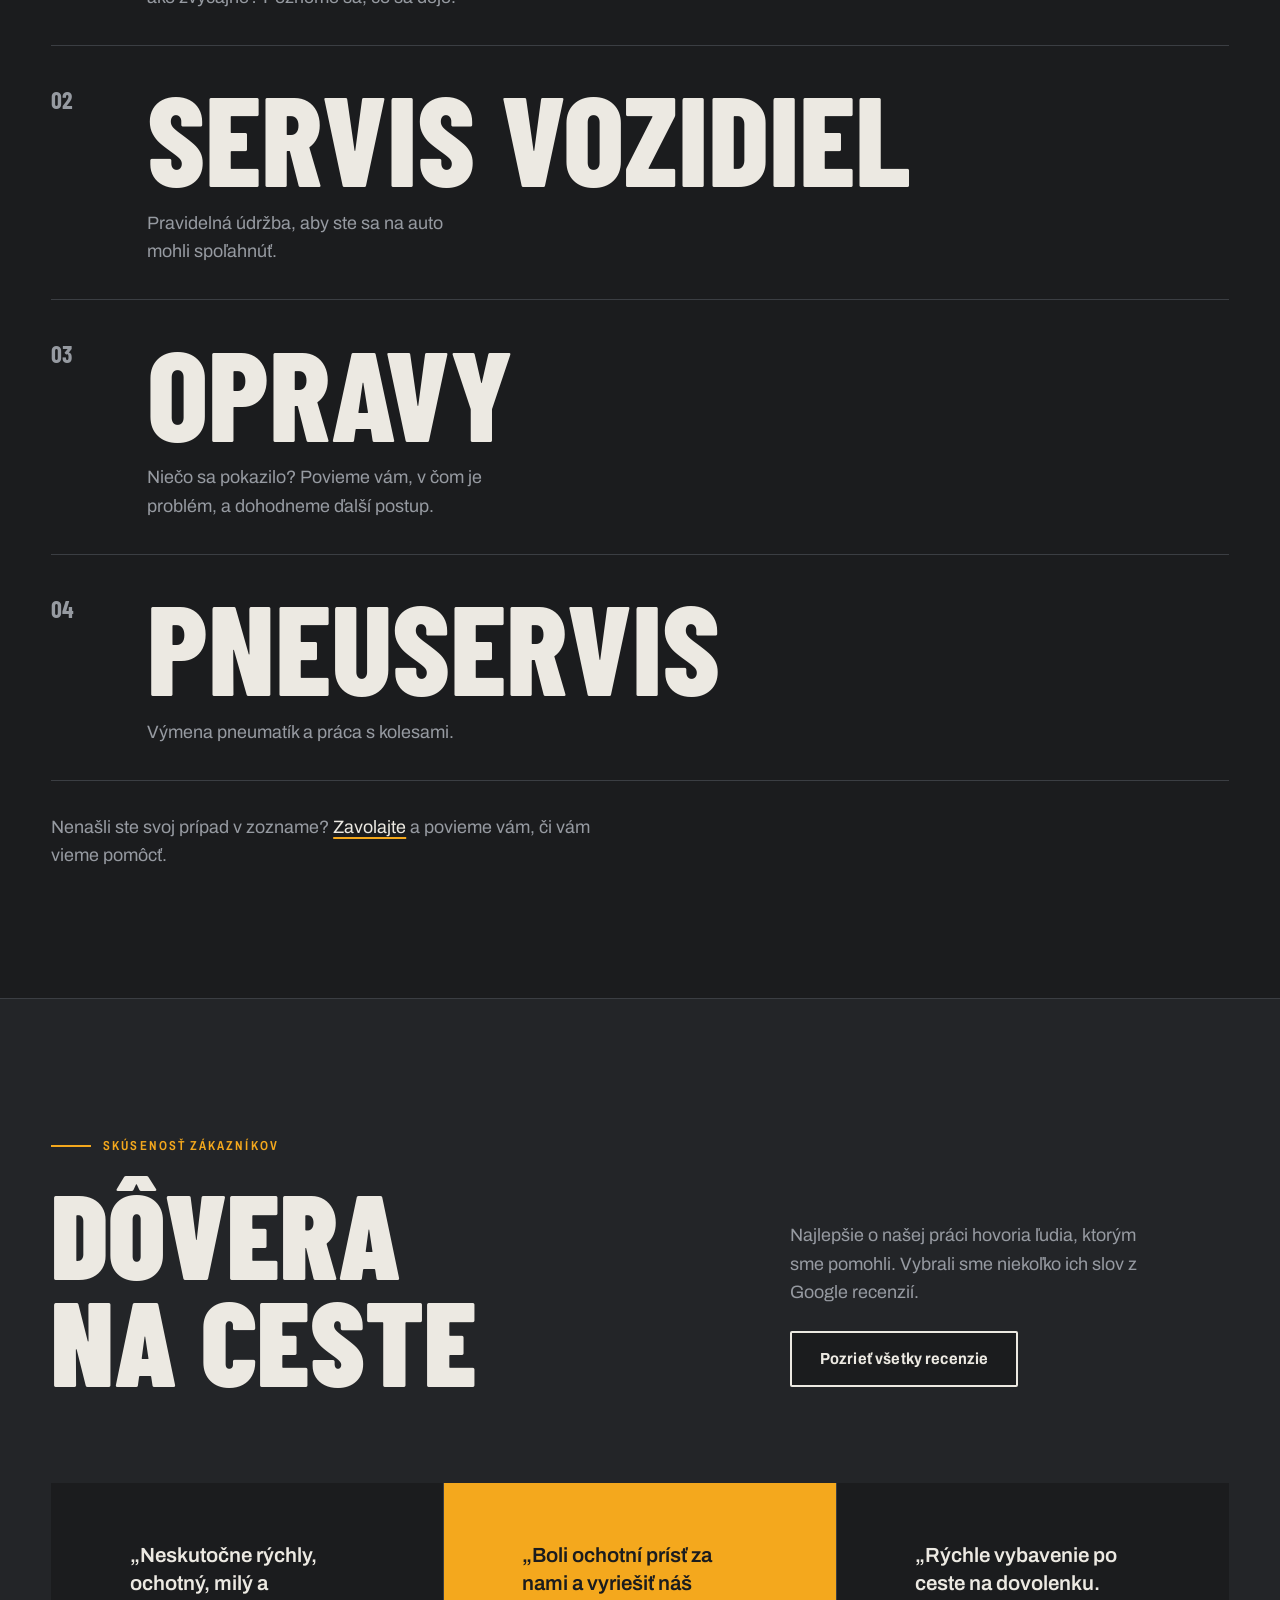
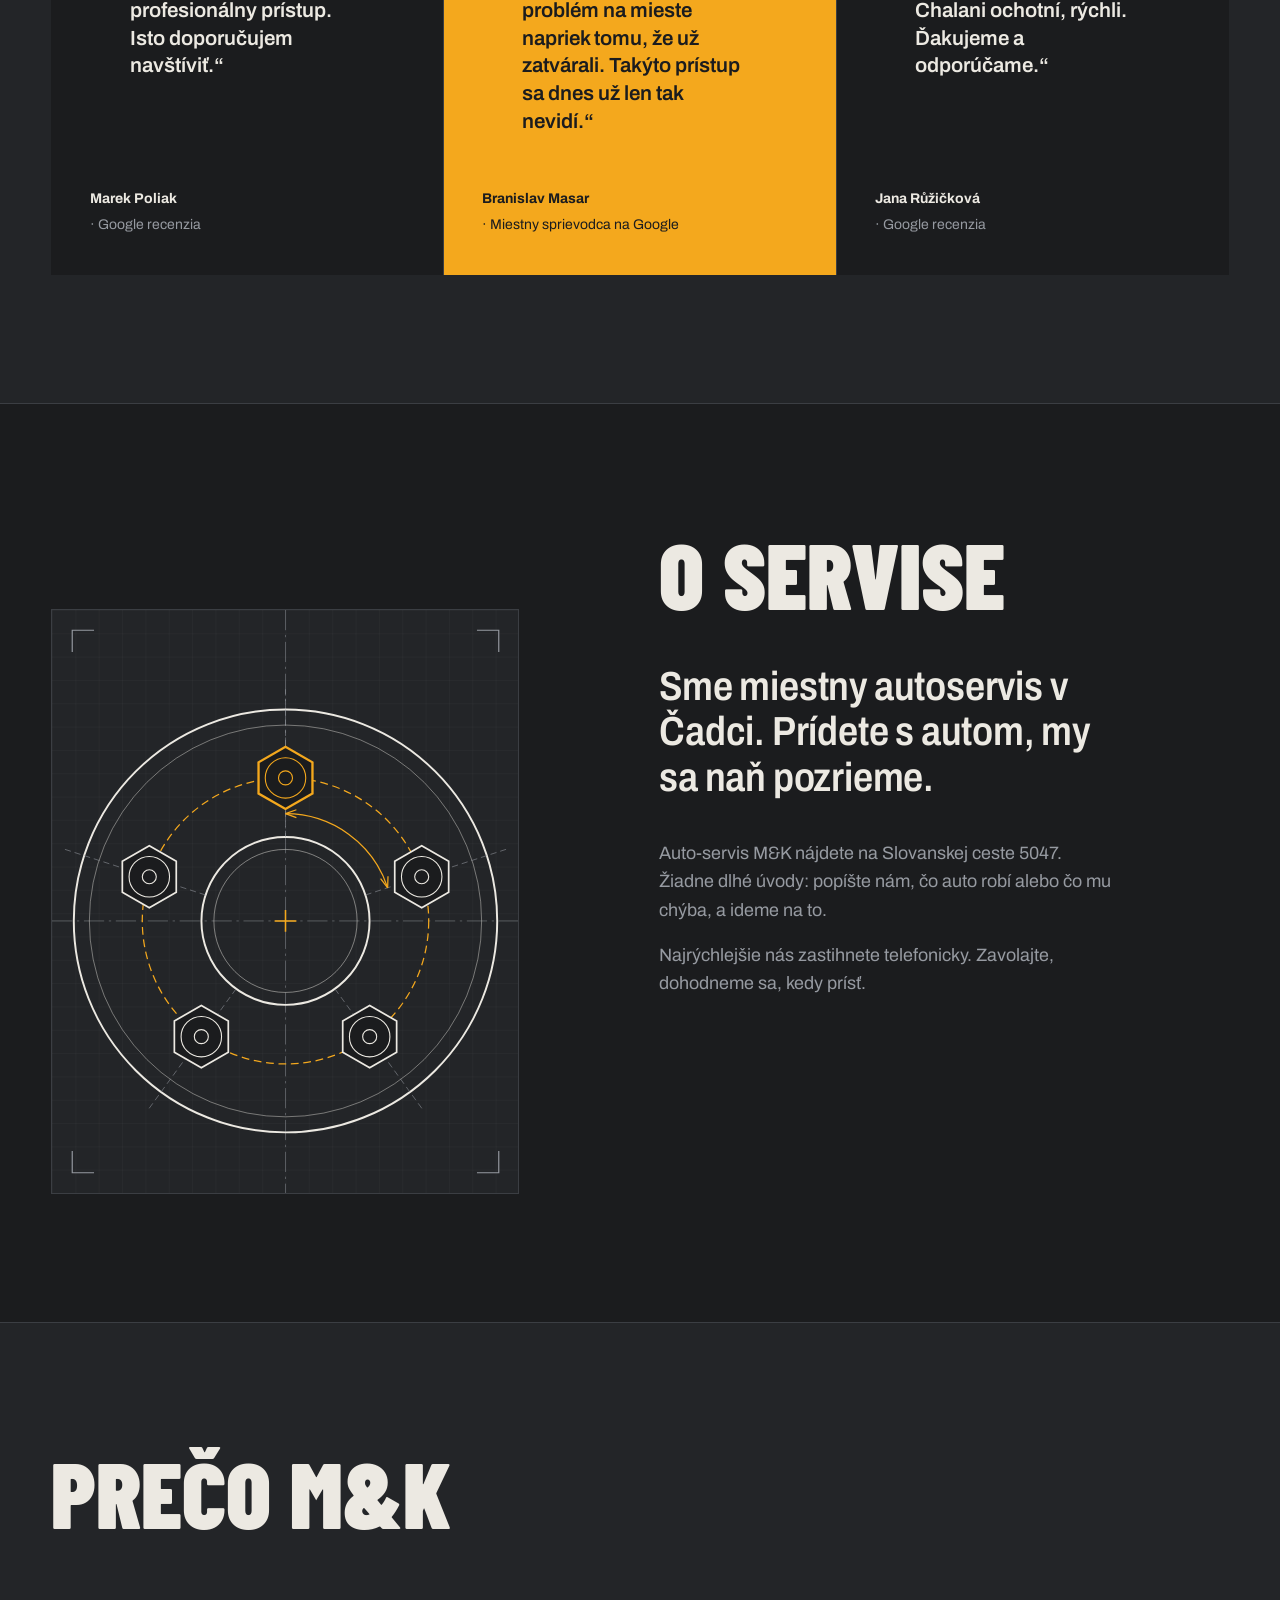
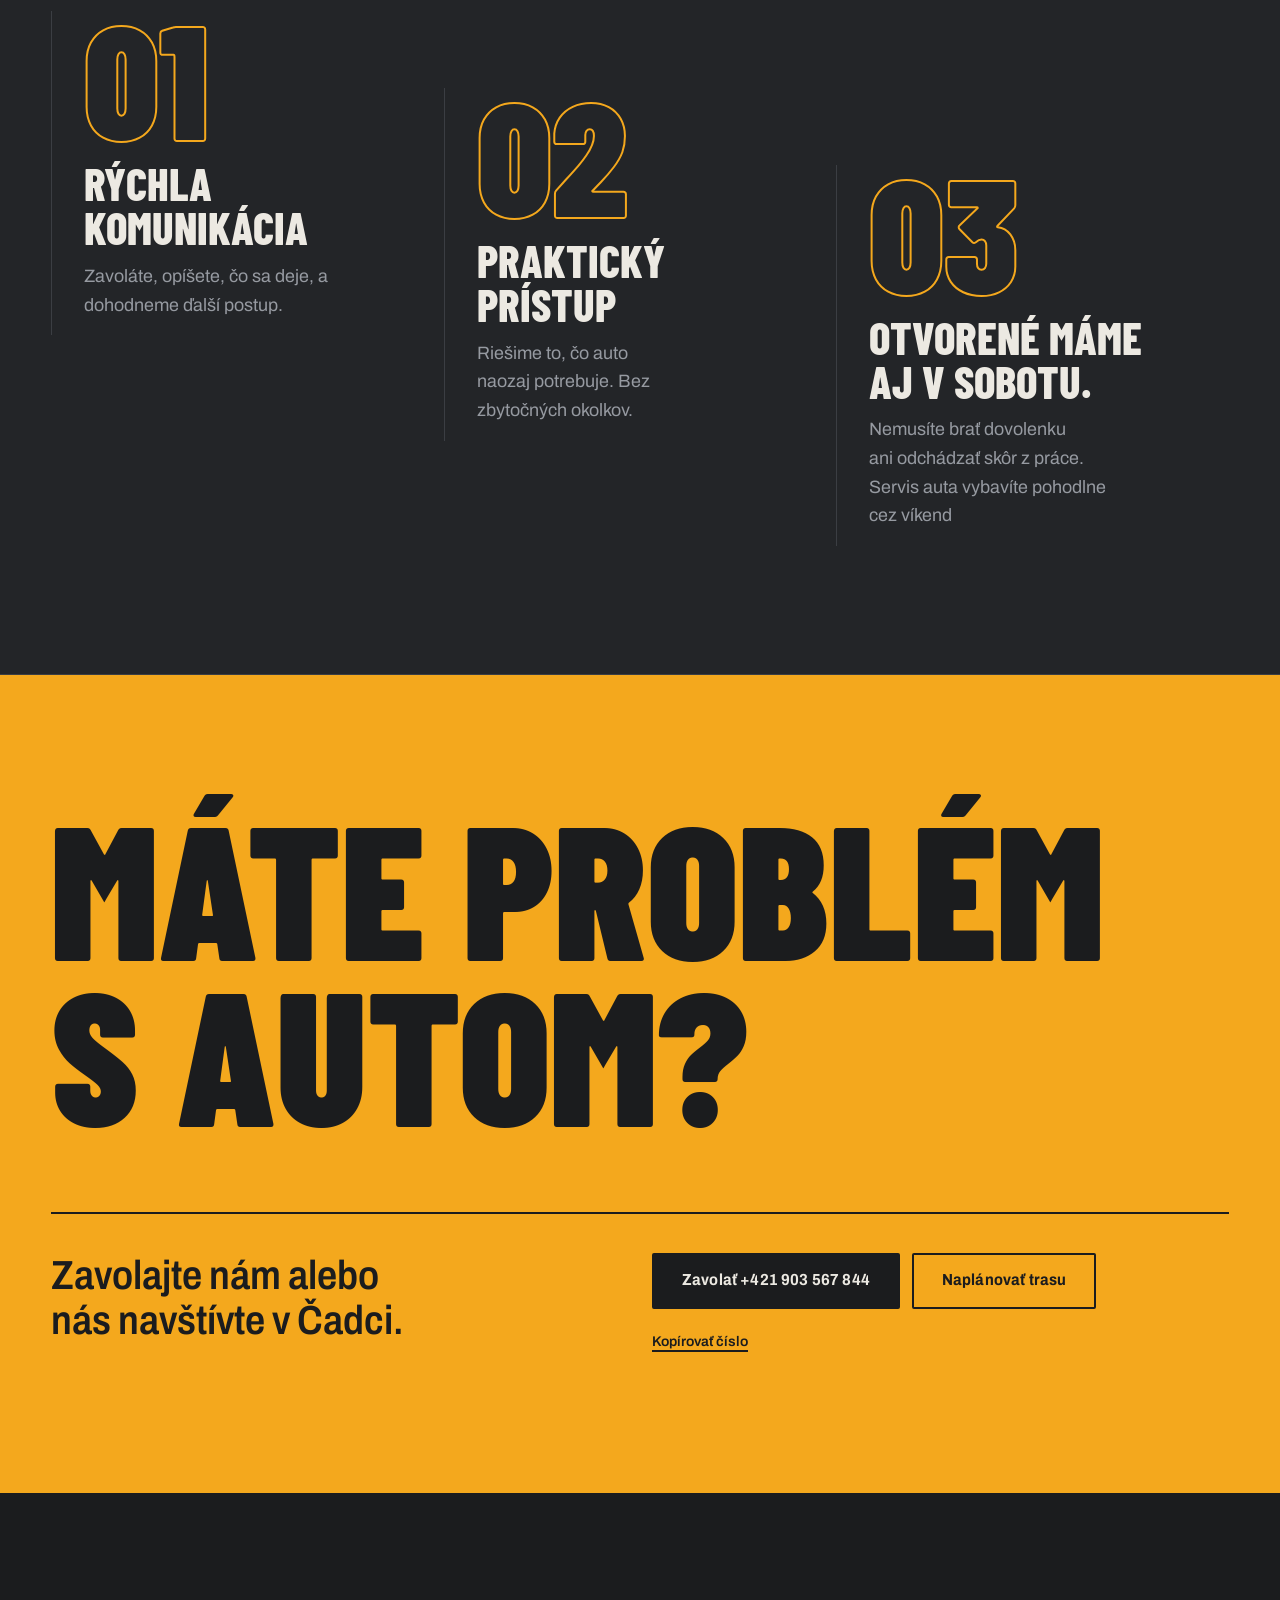
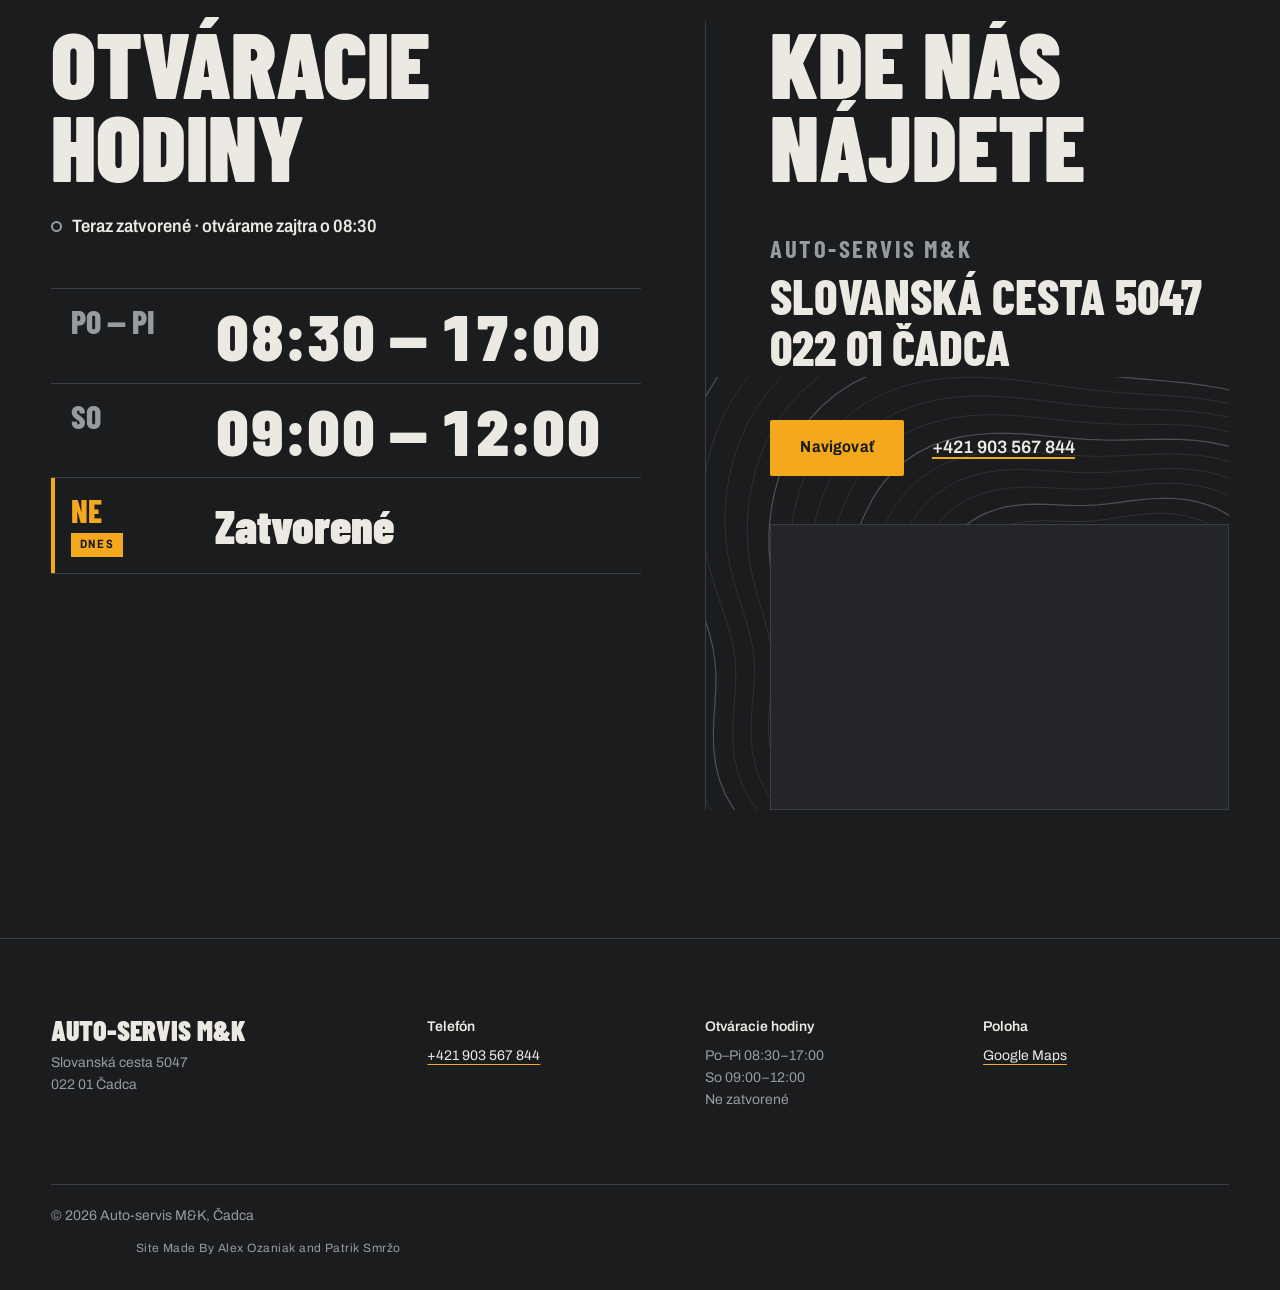
==== commit 5cf46765: "pridane recenzie" ====
--- a/index.html
+++ b/index.html
@@ -62,7 +62,7 @@
   <script type="application/ld+json">
   {
     "@context": "https://schema.org",
-    "@type": "AutoRepair",
+    "@type": ["AutoRepair", "LocalBusiness"],
     "name": "Auto-servis M&K",
     "telephone": "+421903567844",
     "address": {
@@ -112,11 +112,12 @@
       <nav class="site-nav" id="site-nav" aria-label="Hlavná navigácia" data-nav>
         <ul class="site-nav__list">
           <li style="--i:0"><a href="#sluzby" data-nav-link>Služby</a></li>
-          <li style="--i:1"><a href="#o-servise" data-nav-link>O servise</a></li>
-          <li style="--i:2"><a href="#kontakt" data-nav-link>Kontakt</a></li>
+          <li style="--i:1"><a href="#recenzie" data-nav-link>Recenzie</a></li>
+          <li style="--i:2"><a href="#o-servise" data-nav-link>O servise</a></li>
+          <li style="--i:3"><a href="#kontakt" data-nav-link>Kontakt</a></li>
         </ul>
-        <a class="btn btn--primary btn--sm site-nav__cta" style="--i:3" href="#kontakt" data-nav-link-cta>Objednať servis</a>
-        <p class="site-nav__meta" style="--i:4">
+        <a class="btn btn--primary btn--sm site-nav__cta" style="--i:4" href="#kontakt" data-nav-link-cta>Objednať servis</a>
+        <p class="site-nav__meta" style="--i:5">
           <a href="tel:+421903567844">+421 903 567 844</a><br>
           Slovanská cesta 5047, Čadca
         </p>
@@ -178,7 +179,7 @@
         </div>
 
         <ol class="service-list">
-          <li class="service" style="--body-w: 20rem">
+          <li class="service">
             <span class="service__no" aria-hidden="true">01</span>
             <h3 class="service__name">Diagnostika</h3>
             <div class="service__body">
@@ -187,7 +188,7 @@
             </div>
           </li>
 
-          <li class="service" style="--body-w: 24rem">
+          <li class="service">
             <span class="service__no" aria-hidden="true">02</span>
             <h3 class="service__name">Servis vozidiel</h3>
             <div class="service__body">
@@ -195,7 +196,7 @@
             </div>
           </li>
 
-          <li class="service" style="--body-w: 18rem">
+          <li class="service">
             <span class="service__no" aria-hidden="true">03</span>
             <h3 class="service__name">Opravy</h3>
             <div class="service__body">
@@ -203,7 +204,7 @@
             </div>
           </li>
 
-          <li class="service" style="--body-w: 22rem">
+          <li class="service">
             <span class="service__no" aria-hidden="true">04</span>
             <h3 class="service__name">Pneuservis</h3>
             <div class="service__body">
@@ -215,6 +216,39 @@
         <p class="services__note">
           Nenašli ste svoj prípad v zozname? <a class="link" href="tel:+421903567844">Zavolajte</a> a povieme vám, či vám vieme pomôcť.
         </p>
+      </div>
+    </section>
+
+    <!-- ===================== RECENZIE ===================== -->
+    <section class="section reviews" id="recenzie" aria-labelledby="reviews-title">
+      <div class="container">
+        <div class="reviews__head">
+          <div>
+            <p class="tag">Skúsenosť zákazníkov</p>
+            <h2 class="h-section" id="reviews-title">Dôvera<br>na ceste</h2>
+          </div>
+          <div class="reviews__intro">
+            <p>Najlepšie o našej práci hovoria ľudia, ktorým sme pomohli. Vybrali sme niekoľko ich slov z Google recenzií.</p>
+            <a class="btn btn--ghost" href="https://maps.app.goo.gl/1DNMztBxNytkoT8j8" target="_blank" rel="noopener">
+              Pozrieť všetky recenzie<span class="sr-only"> na Google (otvorí nové okno)</span>
+            </a>
+          </div>
+        </div>
+
+        <div class="reviews__grid">
+          <figure class="review">
+            <blockquote>„Neskutočne rýchly, ochotný, milý a profesionálny prístup. Isto doporučujem navštíviť.“</blockquote>
+            <figcaption>Marek Poliak <span>· Google recenzia</span></figcaption>
+          </figure>
+          <figure class="review review--featured">
+            <blockquote>„Boli ochotní prísť za nami a vyriešiť náš problém na mieste napriek tomu, že už zatvárali. Takýto prístup sa dnes už len tak nevidí.“</blockquote>
+            <figcaption>Branislav Masar <span>· Miestny sprievodca na Google</span></figcaption>
+          </figure>
+          <figure class="review">
+            <blockquote>„Rýchle vybavenie po ceste na dovolenku. Chalani ochotní, rýchli. Ďakujeme a odporúčame.“</blockquote>
+            <figcaption>Jana Růžičková <span>· Google recenzia</span></figcaption>
+          </figure>
+        </div>
       </div>
     </section>
 
--- a/css/sections.css
+++ b/css/sections.css
@@ -101,9 +101,10 @@
 .service-list { border-top: 1px solid var(--c-rule); }
 
 .service {
+  --body-w: 22rem;
   position: relative;
   display: grid; align-items: start;
-  grid-template-columns: 4.5rem minmax(0, 1fr) minmax(0, var(--body-w, 22rem));
+  grid-template-columns: 4.5rem minmax(0, 1fr) minmax(0, var(--body-w));
   column-gap: 2rem;
   padding-block: clamp(1.25rem, 2.6vw, 2.25rem);
   border-bottom: 1px solid var(--c-rule);
@@ -132,7 +133,10 @@
 }
 .service:hover .service__name { transform: translateX(0.6rem); }
 
-.service__body { padding-top: 0.6rem; color: var(--c-steel); }
+.service__body {
+  width: min(100%, var(--body-w));
+  padding-top: 0.6rem; color: var(--c-steel);
+}
 .service__body p + p { margin-top: 0.6rem; }
 .service__lead {
   font-size: 1.125rem; font-weight: 600; font-stretch: 90%; line-height: 1.35;
@@ -154,6 +158,38 @@
   .service { grid-template-columns: 1fr; row-gap: 0.25rem; }
   .service__no { padding-top: 0; }
   .service__name, .service__body { grid-column: 1; }
+}
+
+/* ==========================================================================
+   RECENZIE
+   ========================================================================== */
+.reviews { border-top: 1px solid var(--c-rule); background: var(--c-bay); }
+.reviews__head {
+  display: grid; grid-template-columns: minmax(0, 1.2fr) minmax(16rem, 0.8fr);
+  gap: 2rem 5rem; align-items: end;
+}
+.reviews__head .tag { margin-bottom: 1.5rem; }
+.reviews__head .h-section { font-size: clamp(3.5rem, 1rem + 8vw, 8rem); }
+.reviews__intro { color: var(--c-steel); padding-bottom: 0.4rem; }
+.reviews__intro p { max-width: 30rem; }
+.reviews__intro .btn { margin-top: 1.5rem; }
+.reviews__grid {
+  display: grid; grid-template-columns: repeat(3, 1fr); gap: 1px;
+  margin-top: clamp(3rem, 7vw, 6rem); background: var(--c-rule);
+}
+.review { display: flex; flex-direction: column; min-height: 18rem; padding: clamp(1.5rem, 3vw, 2.5rem); background: var(--c-asphalt); }
+.review blockquote { max-width: 34ch; font-size: clamp(1.1rem, 1rem + 0.35vw, 1.35rem); font-weight: 600; line-height: 1.35; }
+.review figcaption { margin-top: auto; padding-top: 2rem; color: var(--c-chalk); font-size: var(--fs-small); font-weight: 700; }
+.review figcaption span { display: block; margin-top: 0.25rem; color: var(--c-steel); font-weight: 400; }
+.review--featured { background: var(--c-amber); color: var(--c-asphalt); }
+.review--featured figcaption, .review--featured figcaption span { color: var(--c-asphalt); }
+
+@media (max-width: 60em) {
+  .reviews__head { grid-template-columns: 1fr; gap: 1.5rem; }
+  .reviews__intro { padding-bottom: 0; }
+  .reviews__grid { grid-template-columns: 1fr; }
+  .review { min-height: 0; }
+  .review figcaption { margin-top: 2rem; }
 }
 
 /* ==========================================================================
